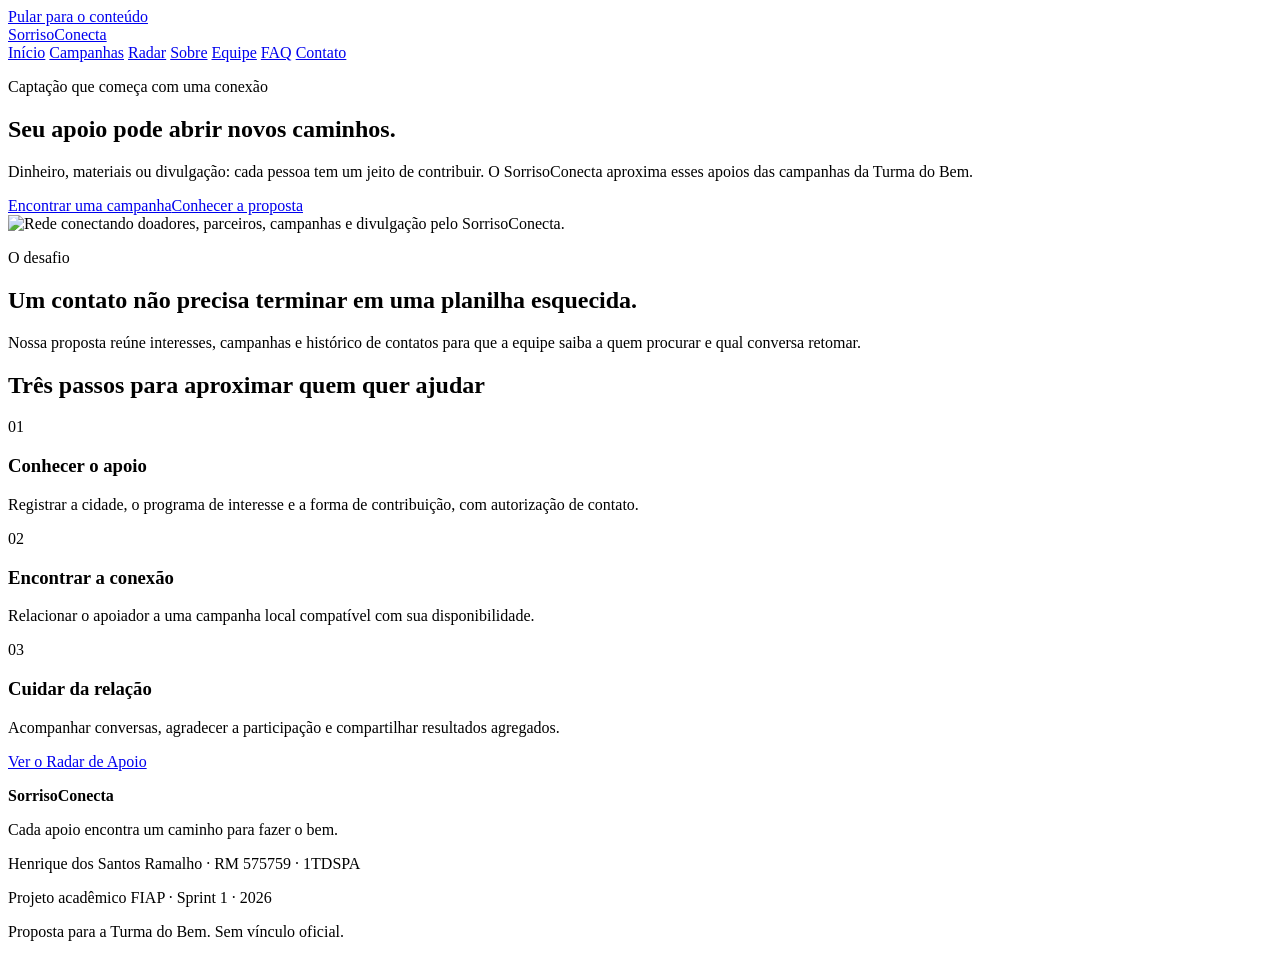
==== index.html @ 834f9c0e "feat: constrói página inicial com proposta e caminho de apoio" ====
<!DOCTYPE html>
<html lang="pt-BR">
<head>
    <meta charset="UTF-8">
    <meta name="viewport" content="width=device-width, initial-scale=1.0">
    <meta name="description" content="SorrisoConecta: protótipo acadêmico de captação e relacionamento para a Turma do Bem.">
    <title>Início | SorrisoConecta</title>
    <link rel="icon" href="imagens/simbolo.svg" type="image/svg+xml">
    <link rel="stylesheet" href="css/style.css">
</head>
<body>
    <a class="pular" href="#conteudo">Pular para o conteúdo</a>
    <!-- O cabeçalho mantém a mesma navegação em todas as páginas. -->
    <header>
        <div class="container cabecalho">
            <a class="marca" href="index.html"><img src="imagens/simbolo.svg" alt="">SorrisoConecta</a>
            <nav aria-label="Menu principal">
                <a href="index.html">Início</a>
                <a href="campanhas.html">Campanhas</a>
                <a href="radar.html">Radar</a>
                <a href="sobre.html">Sobre</a>
                <a href="integrantes.html">Equipe</a>
                <a href="faq.html">FAQ</a>
                <a href="contato.html">Contato</a>
            </nav>
        </div>
    </header>
    <main id="conteudo">
        <section class="container hero">
            <div>
                <p class="eyebrow">Captação que começa com uma conexão</p>
                <h1>Seu apoio pode abrir novos caminhos.</h1>
                <p class="lead">Dinheiro, materiais ou divulgação: cada pessoa tem um jeito de contribuir. O SorrisoConecta aproxima esses apoios das campanhas da Turma do Bem.</p>
                <div class="acoes"><a class="botao" href="campanhas.html">Encontrar uma campanha</a><a class="botao botao-claro" href="sobre.html">Conhecer a proposta</a></div>
            </div>
            <div class="hero-imagem"><img src="imagens/rede-apoio.svg" alt="Rede conectando doadores, parceiros, campanhas e divulgação pelo SorrisoConecta."></div>
        </section>
        <section class="faixa">
            <div class="container"><p class="eyebrow">O desafio</p><h2>Um contato não precisa terminar em uma planilha esquecida.</h2><p class="lead">Nossa proposta reúne interesses, campanhas e histórico de contatos para que a equipe saiba a quem procurar e qual conversa retomar.</p></div>
        </section>
        <section class="container">
            <h2>Três passos para aproximar quem quer ajudar</h2>
            <div class="grid-tres">
                <article class="card"><span class="numero">01</span><h3>Conhecer o apoio</h3><p>Registrar a cidade, o programa de interesse e a forma de contribuição, com autorização de contato.</p></article>
                <article class="card"><span class="numero">02</span><h3>Encontrar a conexão</h3><p>Relacionar o apoiador a uma campanha local compatível com sua disponibilidade.</p></article>
                <article class="card"><span class="numero">03</span><h3>Cuidar da relação</h3><p>Acompanhar conversas, agradecer a participação e compartilhar resultados agregados.</p></article>
            </div>
            <div class="acoes"><a class="botao botao-claro" href="radar.html">Ver o Radar de Apoio</a></div>
        </section>
    </main>
    <footer>
        <div class="container rodape">
            <div><p><strong>SorrisoConecta</strong></p><p>Cada apoio encontra um caminho para fazer o bem.</p></div>
            <div><p>Henrique dos Santos Ramalho · RM 575759 · 1TDSPA</p><p>Projeto acadêmico FIAP · Sprint 1 · 2026</p><p>Proposta para a Turma do Bem. Sem vínculo oficial.</p></div>
        </div>
    </footer>
</body>
</html>
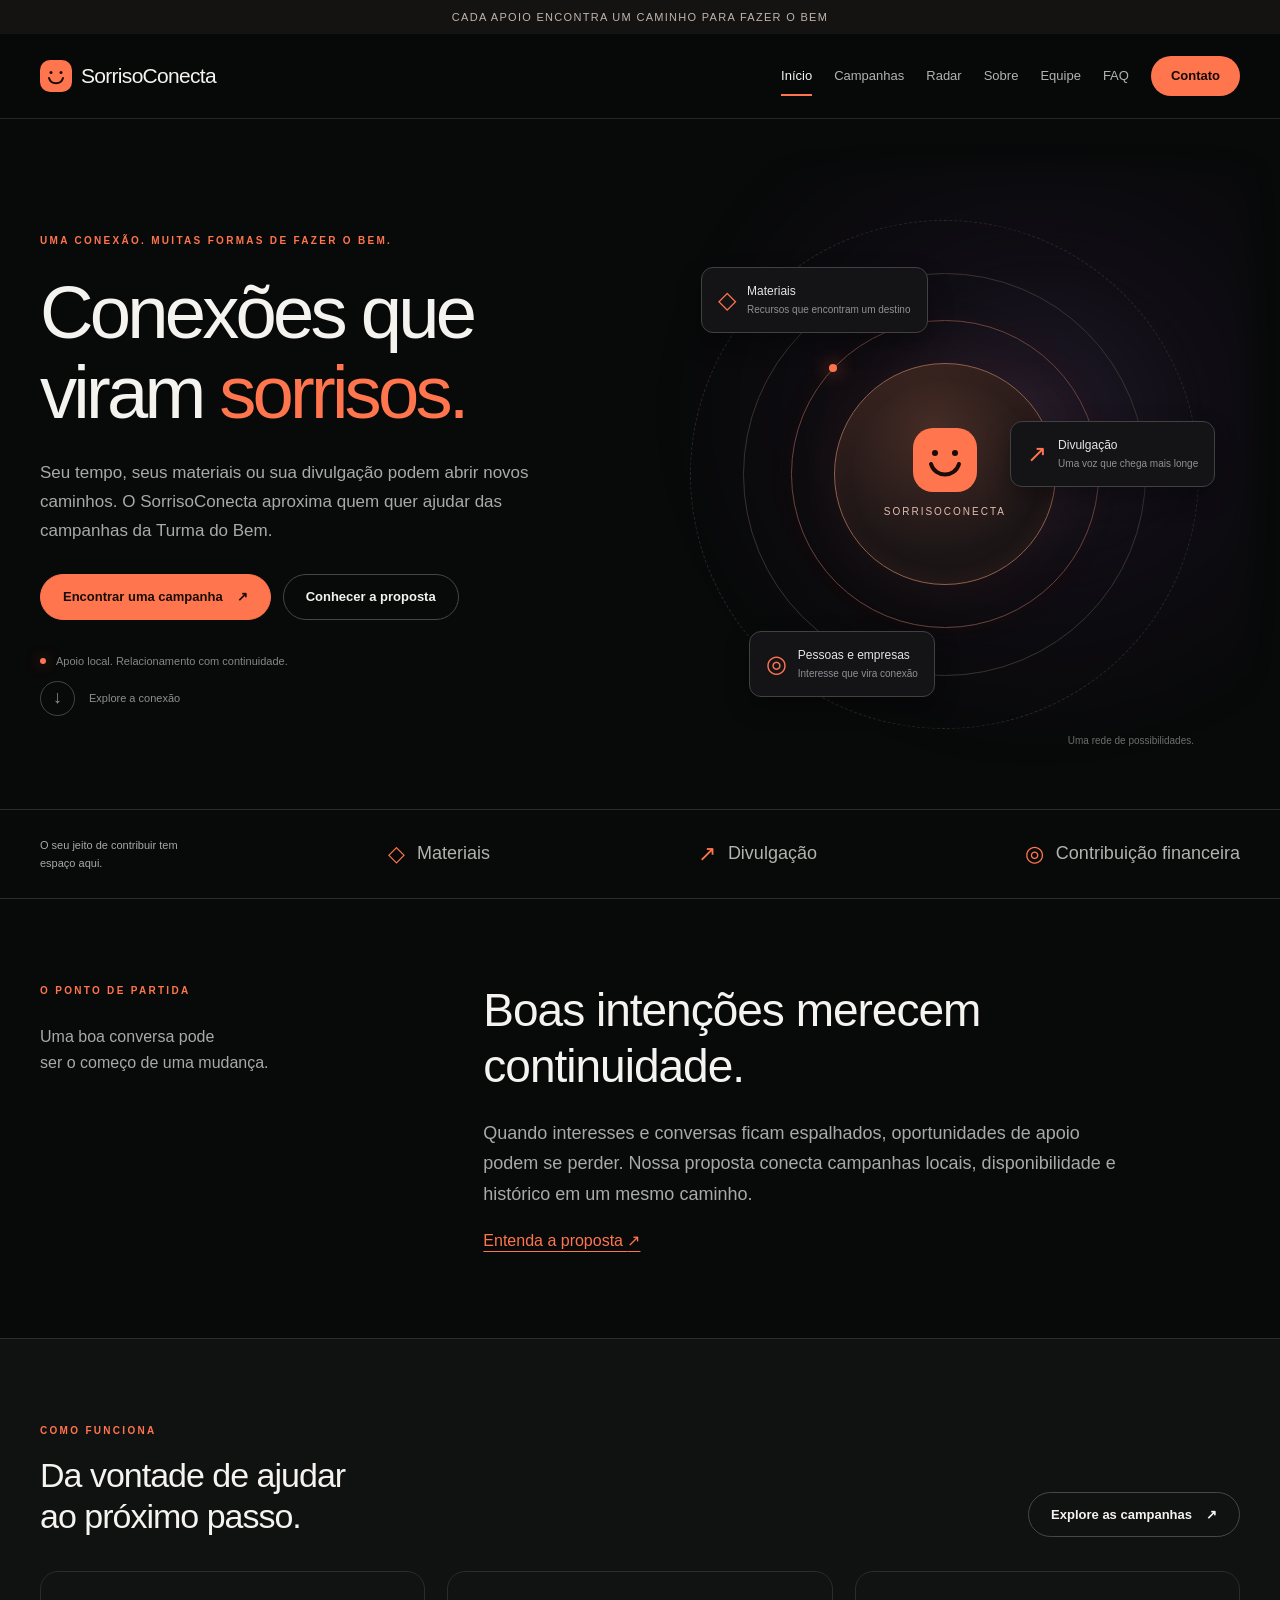
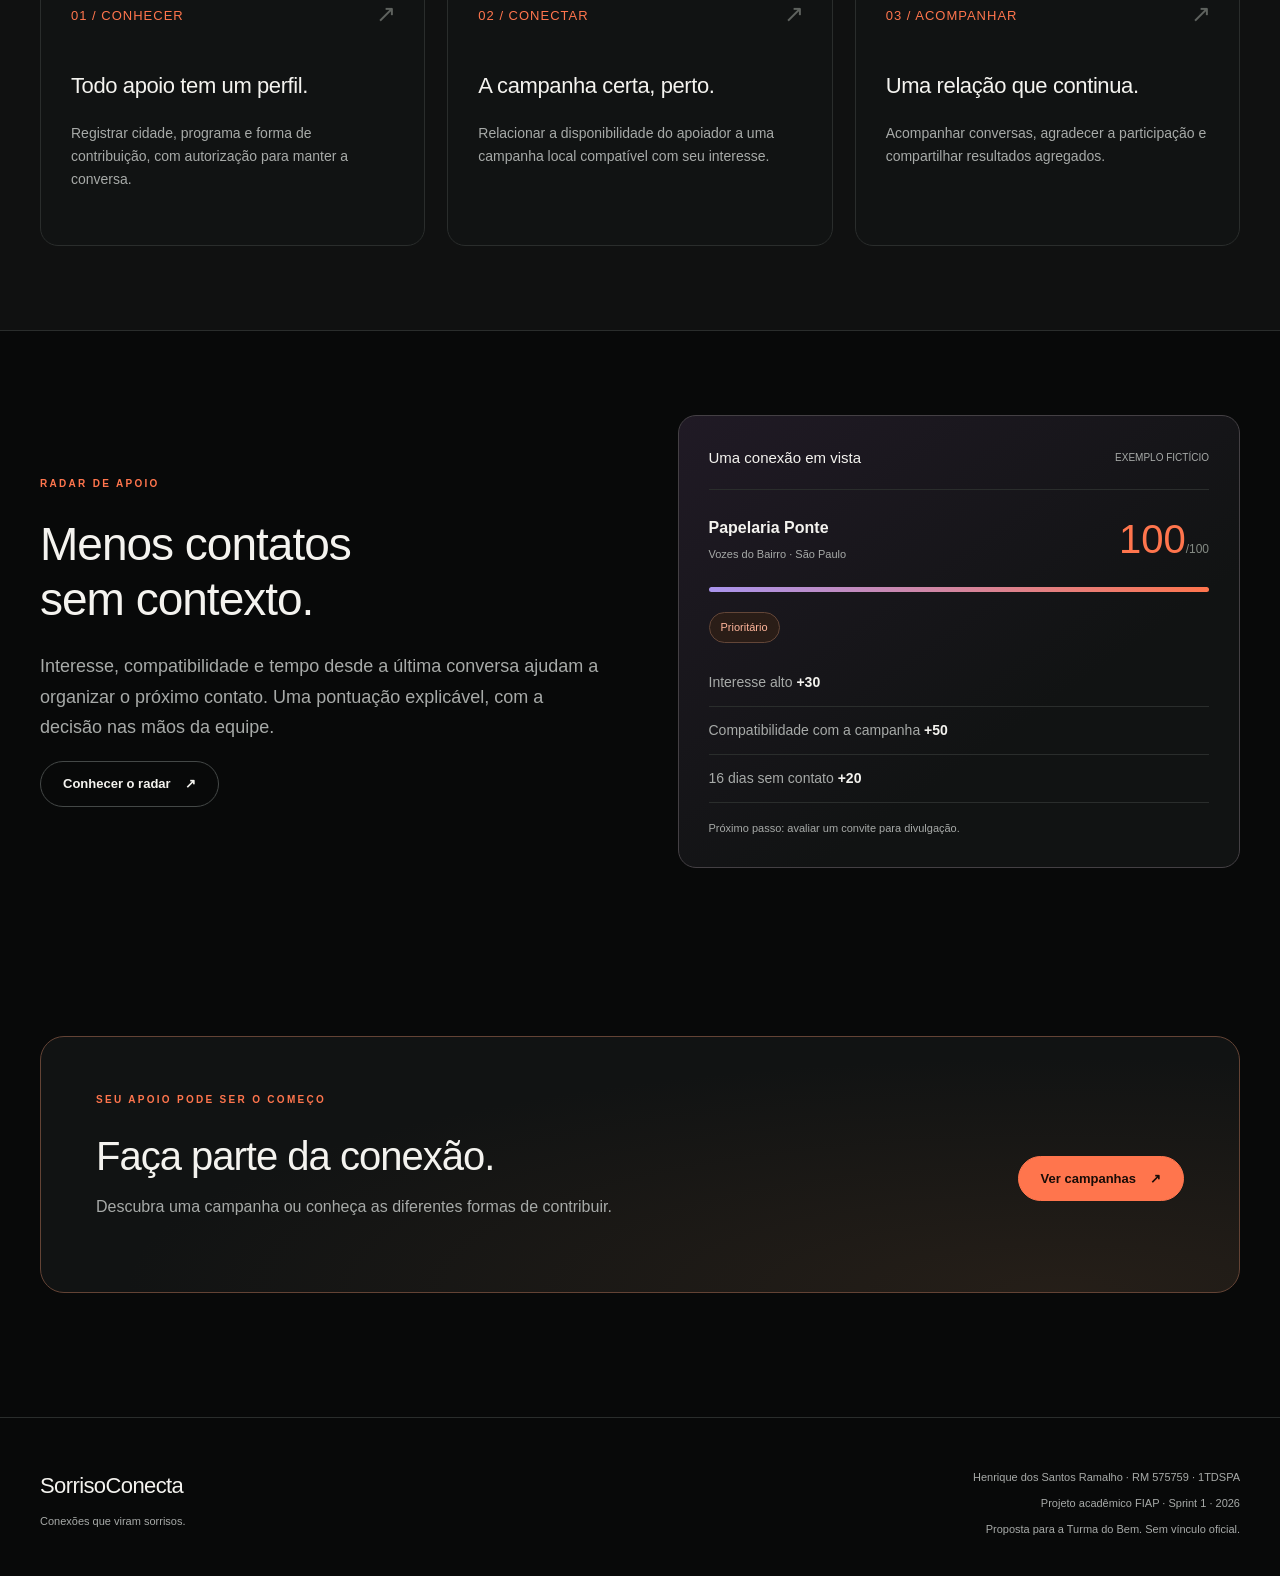
==== commit 91c93950: "Redesenha visual do SorrisoConecta" ====
--- a/index.html
+++ b/index.html
@@ -11,47 +11,154 @@
 <body>
     <a class="pular" href="#conteudo">Pular para o conteúdo</a>
     <!-- O cabeçalho mantém a mesma navegação em todas as páginas. -->
-    <header>
+    <div class="anuncio">CADA APOIO ENCONTRA UM CAMINHO PARA FAZER O BEM</div>
+<header>
         <div class="container cabecalho">
             <a class="marca" href="index.html"><img src="imagens/simbolo.svg" alt="">SorrisoConecta</a>
             <nav aria-label="Menu principal">
-                <a href="index.html">Início</a>
+                <a href="index.html" aria-current="page">Início</a>
                 <a href="campanhas.html">Campanhas</a>
                 <a href="radar.html">Radar</a>
                 <a href="sobre.html">Sobre</a>
                 <a href="integrantes.html">Equipe</a>
                 <a href="faq.html">FAQ</a>
-                <a href="contato.html">Contato</a>
+                <a href="contato.html" class="nav-contato">Contato</a>
             </nav>
         </div>
     </header>
     <main id="conteudo">
-        <section class="container hero">
-            <div>
-                <p class="eyebrow">Captação que começa com uma conexão</p>
-                <h1>Seu apoio pode abrir novos caminhos.</h1>
-                <p class="lead">Dinheiro, materiais ou divulgação: cada pessoa tem um jeito de contribuir. O SorrisoConecta aproxima esses apoios das campanhas da Turma do Bem.</p>
-                <div class="acoes"><a class="botao" href="campanhas.html">Encontrar uma campanha</a><a class="botao botao-claro" href="sobre.html">Conhecer a proposta</a></div>
-            </div>
-            <div class="hero-imagem"><img src="imagens/rede-apoio.svg" alt="Rede conectando doadores, parceiros, campanhas e divulgação pelo SorrisoConecta."></div>
-        </section>
-        <section class="faixa">
-            <div class="container"><p class="eyebrow">O desafio</p><h2>Um contato não precisa terminar em uma planilha esquecida.</h2><p class="lead">Nossa proposta reúne interesses, campanhas e histórico de contatos para que a equipe saiba a quem procurar e qual conversa retomar.</p></div>
-        </section>
-        <section class="container">
-            <h2>Três passos para aproximar quem quer ajudar</h2>
-            <div class="grid-tres">
-                <article class="card"><span class="numero">01</span><h3>Conhecer o apoio</h3><p>Registrar a cidade, o programa de interesse e a forma de contribuição, com autorização de contato.</p></article>
-                <article class="card"><span class="numero">02</span><h3>Encontrar a conexão</h3><p>Relacionar o apoiador a uma campanha local compatível com sua disponibilidade.</p></article>
-                <article class="card"><span class="numero">03</span><h3>Cuidar da relação</h3><p>Acompanhar conversas, agradecer a participação e compartilhar resultados agregados.</p></article>
-            </div>
-            <div class="acoes"><a class="botao botao-claro" href="radar.html">Ver o Radar de Apoio</a></div>
-        </section>
-    </main>
+<section class="container hero">
+    <div>
+        <p class="eyebrow">Uma conexão. Muitas formas de fazer o bem.</p>
+        <h1>Conexões que<br>viram <span>sorrisos.</span>
+</h1>
+        <p class="lead">Seu tempo, seus materiais ou sua divulgação podem abrir novos caminhos. O SorrisoConecta aproxima quem quer ajudar das campanhas da Turma do Bem.</p>
+        <div class="acoes">
+            <a class="botao" href="campanhas.html">Encontrar uma campanha <span aria-hidden="true">↗</span></a>
+            <a class="botao botao-claro" href="sobre.html">Conhecer a proposta</a>
+        </div>
+        <p class="hero-nota"><span class="ponto" aria-hidden="true"></span>Apoio local. Relacionamento com continuidade.</p>
+        <a class="rolar" href="#proposta"><span aria-hidden="true">↓</span>Explore a conexão</a>
+    </div>
+    <div class="orbita" role="img" aria-label="SorrisoConecta no centro de uma rede de pessoas, materiais e divulgação.">
+        <div class="anel anel-externo" aria-hidden="true"></div>
+        <div class="anel" aria-hidden="true"></div>
+        <div class="anel anel-medio" aria-hidden="true"></div>
+        <div class="nucleo" aria-hidden="true">
+<img src="imagens/simbolo.svg" alt=""><span>SorrisoConecta</span>
+</div>
+        <div class="orbita-no no-materiais" aria-hidden="true">
+<span>◇</span><div>
+<b>Materiais</b><small>Recursos que encontram um destino</small>
+</div>
+</div>
+        <div class="orbita-no no-divulgacao" aria-hidden="true">
+<span>↗</span><div>
+<b>Divulgação</b><small>Uma voz que chega mais longe</small>
+</div>
+</div>
+        <div class="orbita-no no-pessoas" aria-hidden="true">
+<span>◎</span><div>
+<b>Pessoas e empresas</b><small>Interesse que vira conexão</small>
+</div>
+</div>
+        <span class="orbita-legenda" aria-hidden="true">Uma rede de possibilidades.</span>
+    </div>
+</section>
+<section class="faixa-apoios" aria-label="Formas de apoio">
+    <div class="container formas">
+        <p>O seu jeito de contribuir tem espaço aqui.</p>
+        <div class="forma">
+<span aria-hidden="true">◇</span>Materiais</div>
+        <div class="forma">
+<span aria-hidden="true">↗</span>Divulgação</div>
+        <div class="forma">
+<span aria-hidden="true">◎</span>Contribuição financeira</div>
+    </div>
+</section>
+<section class="container editorial" id="proposta">
+    <div>
+<p class="eyebrow">O ponto de partida</p>
+<p>Uma boa conversa pode<br>ser o começo de uma mudança.</p>
+</div>
+    <div>
+<h2>Boas intenções merecem continuidade.</h2>
+<p class="lead">Quando interesses e conversas ficam espalhados, oportunidades de apoio podem se perder. Nossa proposta conecta campanhas locais, disponibilidade e histórico em um mesmo caminho.</p>
+<a href="sobre.html">Entenda a proposta <span aria-hidden="true">↗</span></a>
+</div>
+</section>
+<section class="faixa">
+    <div class="container">
+        <div class="secao-cabecalho">
+<div>
+<p class="eyebrow">Como funciona</p>
+<h2>Da vontade de ajudar<br>ao próximo passo.</h2>
+</div>
+<a class="botao botao-claro" href="campanhas.html">Explore as campanhas <span aria-hidden="true">↗</span></a>
+</div>
+        <div class="grid-tres">
+            <article class="card passo"><span class="numero">01 / CONHECER</span><h3>Todo apoio tem um perfil.</h3>
+<p>Registrar cidade, programa e forma de contribuição, com autorização para manter a conversa.</p></article>
+            <article class="card passo"><span class="numero">02 / CONECTAR</span><h3>A campanha certa, perto.</h3>
+<p>Relacionar a disponibilidade do apoiador a uma campanha local compatível com seu interesse.</p></article>
+            <article class="card passo"><span class="numero">03 / ACOMPANHAR</span><h3>Uma relação que continua.</h3>
+<p>Acompanhar conversas, agradecer a participação e compartilhar resultados agregados.</p></article>
+        </div>
+    </div>
+</section>
+<section class="container radar-preview">
+    <div>
+<p class="eyebrow">Radar de Apoio</p>
+<h2>Menos contatos<br>sem contexto.</h2>
+<p class="lead">Interesse, compatibilidade e tempo desde a última conversa ajudam a organizar o próximo contato. Uma pontuação explicável, com a decisão nas mãos da equipe.</p>
+<a class="botao botao-claro" href="radar.html">Conhecer o radar <span aria-hidden="true">↗</span></a>
+</div>
+    <div class="amostra-radar">
+        <div class="amostra-topo">
+<strong>Uma conexão em vista</strong><small>EXEMPLO FICTÍCIO</small>
+</div>
+        <div class="amostra-linha">
+<div>
+<strong>Papelaria Ponte</strong><p>Vozes do Bairro · São Paulo</p>
+</div>
+<div class="amostra-score">100<small>/100</small>
+</div>
+</div>
+        <div class="barra-score" aria-hidden="true"></div>
+        <span class="etiqueta">Prioritário</span>
+        <ul class="lista-limpa">
+<li>Interesse alto <strong>+30</strong>
+</li>
+<li>Compatibilidade com a campanha <strong>+50</strong>
+</li>
+<li>16 dias sem contato <strong>+20</strong>
+</li>
+</ul>
+        <p>Próximo passo: avaliar um convite para divulgação.</p>
+    </div>
+</section>
+<section class="container">
+    <div class="chamada">
+<div>
+<p class="eyebrow">Seu apoio pode ser o começo</p>
+<h2>Faça parte da conexão.</h2>
+<p>Descubra uma campanha ou conheça as diferentes formas de contribuir.</p>
+</div>
+<div class="acoes"><a class="botao" href="campanhas.html">Ver campanhas <span aria-hidden="true">↗</span></a></div>
+</div>
+</section>
+</main>
     <footer>
         <div class="container rodape">
-            <div><p><strong>SorrisoConecta</strong></p><p>Cada apoio encontra um caminho para fazer o bem.</p></div>
-            <div><p>Henrique dos Santos Ramalho · RM 575759 · 1TDSPA</p><p>Projeto acadêmico FIAP · Sprint 1 · 2026</p><p>Proposta para a Turma do Bem. Sem vínculo oficial.</p></div>
+            <div>
+<p><strong>SorrisoConecta</strong></p>
+<p>Conexões que viram sorrisos.</p>
+</div>
+            <div>
+<p>Henrique dos Santos Ramalho · RM 575759 · 1TDSPA</p>
+<p>Projeto acadêmico FIAP · Sprint 1 · 2026</p>
+<p>Proposta para a Turma do Bem. Sem vínculo oficial.</p>
+</div>
         </div>
     </footer>
 </body>
--- a/css/style.css
+++ b/css/style.css
@@ -0,0 +1,221 @@
+/* Identidade: fundo escuro, luz suave e acento coral. */
+:root {
+    --fundo: #080909;
+    --painel: #111313;
+    --texto: #f4f3ef;
+    --secundario: #a7aaa8;
+    --linha: #2a2d2c;
+    --coral: #ff754d;
+    --roxo: #a994ed;
+}
+* { box-sizing: border-box; }
+html { scroll-behavior: smooth; scroll-padding-top: 100px; }
+body { margin: 0; background: var(--fundo); color: var(--texto); font: 16px/1.65 Arial, sans-serif; }
+a { color: var(--coral); text-underline-offset: 5px; }
+img { display: block; max-width: 100%; }
+h1, h2, h3, p { margin-top: 0; }
+h1, h2, h3 { font-weight: 500; }
+h1 { font-size: clamp(42px, 4.8vw, 68px); line-height: 1.08; letter-spacing: -2.6px; margin-bottom: 26px; }
+h2 { font-size: 34px; line-height: 1.2; letter-spacing: -1px; margin-bottom: 24px; }
+h3 { font-size: 22px; line-height: 1.3; letter-spacing: -.4px; }
+p { color: var(--secundario); }
+strong { color: var(--texto); }
+.container { width: calc(100% - 80px); max-width: 1200px; margin: 0 auto; }
+.anuncio { text-align: center; padding: 8px 20px; background: #151311; color: #c0b4ad; font-size: 11px; letter-spacing: 1.3px; }
+header { position: sticky; top: 0; z-index: 10; background: rgba(8, 9, 9, .94); border-bottom: 1px solid #242626; backdrop-filter: blur(16px); }
+.cabecalho { min-height: 84px; display: flex; align-items: center; justify-content: space-between; gap: 24px; }
+.marca { display: inline-flex; align-items: center; gap: 9px; color: var(--texto); text-decoration: none; font-size: 21px; letter-spacing: -.7px; white-space: nowrap; }
+.marca img { width: 32px; height: 32px; }
+nav { display: flex; align-items: center; gap: 22px; }
+nav a { position: relative; color: #b0b4b1; text-decoration: none; font-size: 13px; padding: 10px 0; transition: color .2s ease; }
+nav a:hover, nav a[aria-current="page"] { color: var(--texto); }
+nav a[aria-current="page"]::after { content: ""; position: absolute; left: 0; right: 0; bottom: 1px; height: 2px; background: var(--coral); }
+nav .nav-contato { color: #160b07; background: var(--coral); border-radius: 24px; padding: 9px 20px; font-weight: bold; }
+nav .nav-contato:hover { background: #ff9477; color: #160b07; }
+nav .nav-contato[aria-current="page"]::after { display: none; }
+a:focus-visible, button:focus-visible, input:focus-visible, select:focus-visible, textarea:focus-visible, summary:focus-visible { outline: 2px solid var(--coral); outline-offset: 5px; }
+.pular { position: fixed; left: -10000px; top: 12px; z-index: 20; }
+.pular:focus { left: 20px; background: var(--texto); color: #080909; padding: 12px; }
+main { min-height: 65vh; }
+section { padding: 84px 0; }
+main > section:first-child { animation: entrada .8s ease-out both; }
+.eyebrow { color: var(--coral); text-transform: uppercase; font-size: 10px; font-weight: bold; letter-spacing: 2.3px; margin-bottom: 24px; }
+.lead { font-size: 18px; line-height: 1.7; max-width: 660px; }
+.secao-titulo { max-width: 850px; margin-bottom: 40px; }
+.secao-titulo h1 { max-width: 850px; }
+.acoes { display: flex; gap: 12px; flex-wrap: wrap; margin-top: 28px; }
+.botao { display: inline-flex; align-items: center; justify-content: center; gap: 14px; border: 1px solid var(--coral); border-radius: 28px; background: var(--coral); color: #190c07; padding: 12px 22px; font: bold 13px/1.5 Arial, sans-serif; text-decoration: none; cursor: pointer; transition: transform .25s ease, background .25s ease, border-color .25s ease; }
+.botao:hover { transform: translateY(-3px); background: #ff9477; border-color: #ff9477; }
+.botao-claro { background: transparent; color: var(--texto); border-color: #444847; }
+.botao-claro:hover { background: #232625; border-color: #747a76; }
+/* A abertura representa a conexão entre formas de apoio. */
+.hero { position: relative; display: grid; grid-template-columns: 1.08fr 1fr; gap: 35px; align-items: center; min-height: 660px; padding: 90px 0 70px; }
+.hero h1 { font-size: clamp(56px, 5.8vw, 80px); letter-spacing: -3.8px; }
+.hero h1 span { color: var(--coral); }
+.hero .lead { max-width: 530px; font-size: 17px; }
+.hero-nota { display: flex; align-items: center; gap: 10px; color: #828985; font-size: 11px; margin-top: 32px; }
+.ponto { width: 6px; height: 6px; border-radius: 50%; background: var(--coral); box-shadow: 0 0 14px #ff754d80; }
+.orbita { position: relative; width: 100%; aspect-ratio: 1; max-width: 530px; display: grid; place-items: center; }
+.orbita::before { content: ""; position: absolute; inset: -8%; background: radial-gradient(ellipse at 65% 40%, #49355c60 0%, #261a3540 30%, transparent 66%); filter: blur(12px); pointer-events: none; }
+.anel { position: absolute; width: 76%; height: 76%; border: 1px solid #393330; border-radius: 50%; }
+.anel-externo { width: 96%; height: 96%; border: 1px dashed #27262c; animation: girar 70s linear infinite; }
+.anel-medio { width: 58%; height: 58%; border-color: #6b453d; box-shadow: 0 0 35px #ff754d08; }
+.anel-medio::after { content: ""; position: absolute; top: 14%; left: 12%; width: 8px; height: 8px; background: var(--coral); border-radius: 50%; box-shadow: 0 0 18px #ff754d; }
+.nucleo { position: relative; width: 42%; height: 42%; border: 1px solid #92604c; border-radius: 50%; background: radial-gradient(circle at 45% 30%, #472c25, #1b1516 65%); box-shadow: 0 0 70px #ff754d15, inset 0 0 25px #ff754d10; display: flex; align-items: center; justify-content: center; flex-direction: column; gap: 12px; }
+.nucleo img { width: 64px; height: 64px; }
+.nucleo span { font-size: 10px; letter-spacing: 2px; text-transform: uppercase; color: #e3bdb0; }
+.orbita-no { position: absolute; display: flex; align-items: center; gap: 11px; padding: 12px 16px; background: #141417; border: 1px solid #414044; border-radius: 12px; box-shadow: 0 10px 25px #0005; animation: flutuar 6s ease-in-out infinite; }
+.orbita-no b { display: block; color: #e6e4e5; font-size: 12px; font-weight: normal; }
+.orbita-no small { display: block; color: #8f9197; font-size: 10px; }
+.orbita-no > span { color: var(--coral); font-size: 24px; }
+.no-materiais { top: 11%; left: 4%; }
+.no-divulgacao { top: 40%; right: -1%; animation-delay: -2s; }
+.no-pessoas { bottom: 8%; left: 13%; animation-delay: -4s; }
+.orbita-legenda { position: absolute; right: 3%; bottom: -2%; color: #696f6c; font-size: 10px; }
+.rolar { display: inline-flex; gap: 14px; align-items: center; color: #8b918d; text-decoration: none; font-size: 11px; }
+.rolar span { display: grid; place-items: center; width: 35px; height: 35px; border: 1px solid #444644; border-radius: 50%; font-size: 18px; }
+.faixa-apoios { border-top: 1px solid var(--linha); border-bottom: 1px solid var(--linha); padding: 26px 0; }
+.formas { display: flex; justify-content: space-between; align-items: center; gap: 28px; }
+.formas > p { margin: 0; font-size: 11px; max-width: 140px; }
+.forma { color: #b1b3af; font-size: 18px; display: flex; align-items: center; gap: 12px; }
+.forma span { color: var(--coral); font-size: 22px; }
+.faixa { background: #101111; border-top: 1px solid var(--linha); border-bottom: 1px solid var(--linha); }
+.editorial { display: grid; grid-template-columns: 1fr 2fr; gap: 65px; }
+.editorial h2 { font-size: 46px; max-width: 760px; }
+.editorial .lead { max-width: 650px; }
+.secao-cabecalho { display: flex; justify-content: space-between; align-items: end; gap: 35px; margin-bottom: 34px; }
+.secao-cabecalho h2 { max-width: 640px; margin: 0; }
+.secao-cabecalho .eyebrow { margin-bottom: 16px; }
+.grid-tres { display: grid; grid-template-columns: repeat(3, 1fr); gap: 22px; }
+.grid-dois { display: grid; grid-template-columns: repeat(2, 1fr); gap: 28px; }
+.card { background: var(--painel); border: 1px solid var(--linha); border-radius: 18px; padding: 30px; transition: border-color .3s ease, transform .3s ease; }
+.card:hover { border-color: #57514b; }
+.card p { font-size: 14px; }
+.card p:last-child { margin-bottom: 0; }
+.numero { display: inline-block; color: var(--coral); font-size: 13px; letter-spacing: 1px; margin-bottom: 45px; }
+.passo { position: relative; min-height: 275px; }
+.passo::after { content: "↗"; position: absolute; right: 28px; top: 22px; font-size: 24px; color: #5e625e; }
+.passo:hover { transform: translateY(-5px); }
+.etiqueta { display: inline-block; border: 1px solid #634638; background: #2a1d17; color: #ffb59b; padding: 5px 11px; border-radius: 20px; font-size: 11px; }
+.aviso { background: #1b1814; border: 1px solid #4c3b2c; border-radius: 10px; color: #d0b99e; padding: 15px 20px; font-size: 13px; }
+.metas { border-top: 1px solid var(--linha); padding-top: 18px; margin-top: 24px; }
+.metas label { color: #bfc3be; font-size: 12px; font-weight: normal; }
+progress { width: 100%; height: 7px; border: 0; border-radius: 5px; overflow: hidden; background: #30312c; accent-color: var(--coral); }
+progress::-webkit-progress-bar { background: #30312c; border-radius: 5px; }
+progress::-webkit-progress-value { background: var(--coral); border-radius: 5px; }
+progress::-moz-progress-bar { background: var(--coral); }
+.campanha { display: flex; flex-direction: column; }
+.campanha h2 { font-size: 28px; margin-top: 24px; }
+.campanha .metas { margin-top: auto; }
+.campanha .acoes { margin-top: 22px; }
+.lista-limpa { list-style: none; padding: 0; }
+.lista-limpa li { padding: 12px 0; border-bottom: 1px solid var(--linha); color: var(--secundario); font-size: 14px; }
+.etapas { display: grid; grid-template-columns: repeat(4, 1fr); gap: 24px; margin-top: 40px; }
+.etapas article { border-top: 2px solid #554238; padding-top: 20px; }
+.etapas article:first-child { border-color: var(--coral); }
+.etapas p { font-size: 14px; }
+.chamada { display: grid; grid-template-columns: 1.5fr 1fr; align-items: center; gap: 60px; padding: 55px; border: 1px solid #634335; border-radius: 24px; background: radial-gradient(ellipse at 85% 100%, #44302065, transparent 65%), #111313; }
+.chamada h2 { font-size: 40px; margin-bottom: 14px; }
+.chamada .acoes { justify-content: end; }
+/* Radar: contraste e alinhamento mantêm a leitura dos dados. */
+.painel-topo { display: flex; justify-content: space-between; align-items: center; gap: 24px; }
+.indicadores { display: grid; grid-template-columns: repeat(3, 1fr); gap: 20px; margin: 36px 0; }
+.indicadores strong { display: block; font-size: 42px; font-weight: normal; letter-spacing: -1.5px; color: var(--coral); }
+.indicadores span { color: var(--secundario); font-size: 12px; }
+.tabela-area { overflow-x: auto; border: 1px solid var(--linha); border-radius: 14px; }
+.tabela { width: 100%; border-collapse: collapse; background: #111313; }
+.tabela caption { text-align: left; padding: 16px 20px; background: #191b1a; color: #929991; font-size: 12px; }
+.tabela th, .tabela td { text-align: left; padding: 22px 20px; border-bottom: 1px solid var(--linha); vertical-align: top; }
+.tabela th { background: #1b1e1b; color: #b7bdb4; font-size: 11px; font-weight: normal; text-transform: uppercase; letter-spacing: 1px; }
+.tabela td { font-size: 13px; color: var(--secundario); }
+.tabela tbody tr:last-child td { border-bottom: 0; }
+.pontuacao { font-size: 24px; color: var(--coral); }
+.tabela .etiqueta { margin-top: 7px; }
+.radar-preview { display: grid; grid-template-columns: 1fr 1fr; align-items: center; gap: 75px; }
+.radar-preview h2 { font-size: 46px; }
+.amostra-radar { padding: 30px; border: 1px solid #444044; border-radius: 18px; background: linear-gradient(145deg, #201a25, #111313 65%); }
+.amostra-topo, .amostra-linha { display: flex; justify-content: space-between; align-items: center; gap: 20px; }
+.amostra-topo { border-bottom: 1px solid var(--linha); padding-bottom: 18px; margin-bottom: 25px; }
+.amostra-topo strong { font-size: 15px; font-weight: normal; }
+.amostra-topo small { color: var(--secundario); font-size: 10px; }
+.amostra-linha { margin-bottom: 24px; }
+.amostra-linha p { margin: 4px 0 0; font-size: 11px; }
+.amostra-score { font-size: 40px; line-height: 1; color: var(--coral); }
+.amostra-score small { color: #858b84; font-size: 12px; }
+.barra-score { height: 5px; border-radius: 5px; background: linear-gradient(90deg, #a994ed, var(--coral)); margin-bottom: 20px; }
+.amostra-radar > p { font-size: 11px; margin-bottom: 0; }
+/* Componentes nativos: perguntas, perfil e contato. */
+details { background: #111313; border: 1px solid var(--linha); border-radius: 12px; margin-bottom: 14px; padding: 23px 26px; }
+details[open] { border-color: #665041; }
+summary { font-weight: normal; cursor: pointer; font-size: 17px; }
+summary::marker { color: var(--coral); }
+details p { margin: 20px 0 0; max-width: 880px; font-size: 14px; }
+.perfil { display: grid; grid-template-columns: 260px 1fr; gap: 45px; align-items: center; padding: 40px; }
+.foto-perfil { width: 260px; height: 300px; object-fit: cover; border-radius: 12px; border: 1px solid #535362; }
+.perfil h2 { font-size: 35px; }
+form { display: grid; gap: 20px; }
+label { display: block; font-size: 13px; font-weight: normal; margin-bottom: 8px; color: #d2d6cd; }
+input, select, textarea { width: 100%; padding: 13px 15px; border: 1px solid #3b413a; border-radius: 9px; font: 14px/1.5 Arial, sans-serif; background: #0c0f0c; color: var(--texto); color-scheme: dark; }
+input::placeholder, textarea::placeholder { color: #7f867c; }
+textarea { min-height: 130px; resize: vertical; }
+.checkbox { display: flex; align-items: flex-start; gap: 10px; }
+.checkbox input { width: auto; margin-top: 5px; accent-color: var(--coral); }
+.checkbox label { font-size: 12px; color: var(--secundario); }
+form button { justify-self: start; }
+aside li { color: var(--secundario); font-size: 14px; padding-bottom: 12px; }
+#retorno:target { border-color: var(--coral); }
+footer { border-top: 1px solid var(--linha); padding: 50px 0 30px; margin-top: 40px; }
+.rodape { display: flex; justify-content: space-between; gap: 40px; font-size: 11px; }
+.rodape strong { font-size: 22px; letter-spacing: -.6px; font-weight: normal; }
+.rodape p { margin-bottom: 8px; }
+.rodape > div:last-child { text-align: right; }
+@keyframes entrada { from { opacity: 0; transform: translateY(16px); } to { opacity: 1; transform: translateY(0); } }
+@keyframes flutuar { 0%, 100% { transform: translateY(0); } 50% { transform: translateY(-9px); } }
+@keyframes girar { to { transform: rotate(360deg); } }
+/* O desktop é a resolução exigida; estas adaptações evitam cortes em telas menores. */
+@media (max-width: 1150px) {
+    .container { width: calc(100% - 48px); }
+    nav { gap: 14px; }
+    .marca { font-size: 19px; }
+    .hero h1 { font-size: 62px; }
+    .hero { gap: 24px; min-height: 590px; }
+    .orbita-no { padding: 10px; }
+    .grid-tres { gap: 16px; }
+    .card { padding: 24px; }
+}
+@media (max-width: 900px) {
+    .cabecalho { flex-wrap: wrap; gap: 10px; padding: 16px 0; }
+    nav { flex-wrap: wrap; gap: 12px; }
+    .hero { grid-template-columns: 1fr; padding-top: 60px; }
+    .orbita { max-width: 430px; justify-self: center; }
+    .hero h1 { font-size: 62px; }
+    .grid-tres, .grid-dois, .editorial, .radar-preview, .chamada { grid-template-columns: 1fr; }
+    .etapas { grid-template-columns: repeat(2, 1fr); }
+    .formas { flex-wrap: wrap; }
+    .formas > p { max-width: none; width: 100%; }
+    .chamada .acoes { justify-content: start; }
+    .chamada { padding: 30px; gap: 10px; }
+    .perfil { grid-template-columns: 180px 1fr; gap: 25px; }
+    .foto-perfil { width: 180px; height: 230px; }
+    .tabela { min-width: 750px; }
+}
+@media (max-width: 560px) {
+    .container { width: calc(100% - 36px); }
+    section { padding: 52px 0; }
+    .hero h1 { font-size: 50px; letter-spacing: -2.8px; }
+    h1 { font-size: 40px; letter-spacing: -1.8px; }
+    .editorial h2, .radar-preview h2, .chamada h2 { font-size: 34px; }
+    .secao-cabecalho, .painel-topo { align-items: start; flex-direction: column; }
+    .indicadores { grid-template-columns: 1fr; }
+    .perfil { grid-template-columns: 1fr; }
+    .foto-perfil { width: 100%; height: auto; max-width: 260px; }
+    .perfil h2 { font-size: 28px; }
+    .rodape { flex-direction: column; gap: 24px; }
+    .rodape > div:last-child { text-align: left; }
+    .orbita-no small { font-size: 9px; }
+    .orbita-no b { font-size: 11px; }
+}
+@media (prefers-reduced-motion: reduce) {
+    html { scroll-behavior: auto; }
+    *, *::before, *::after { animation: none !important; transition: none !important; }
+}
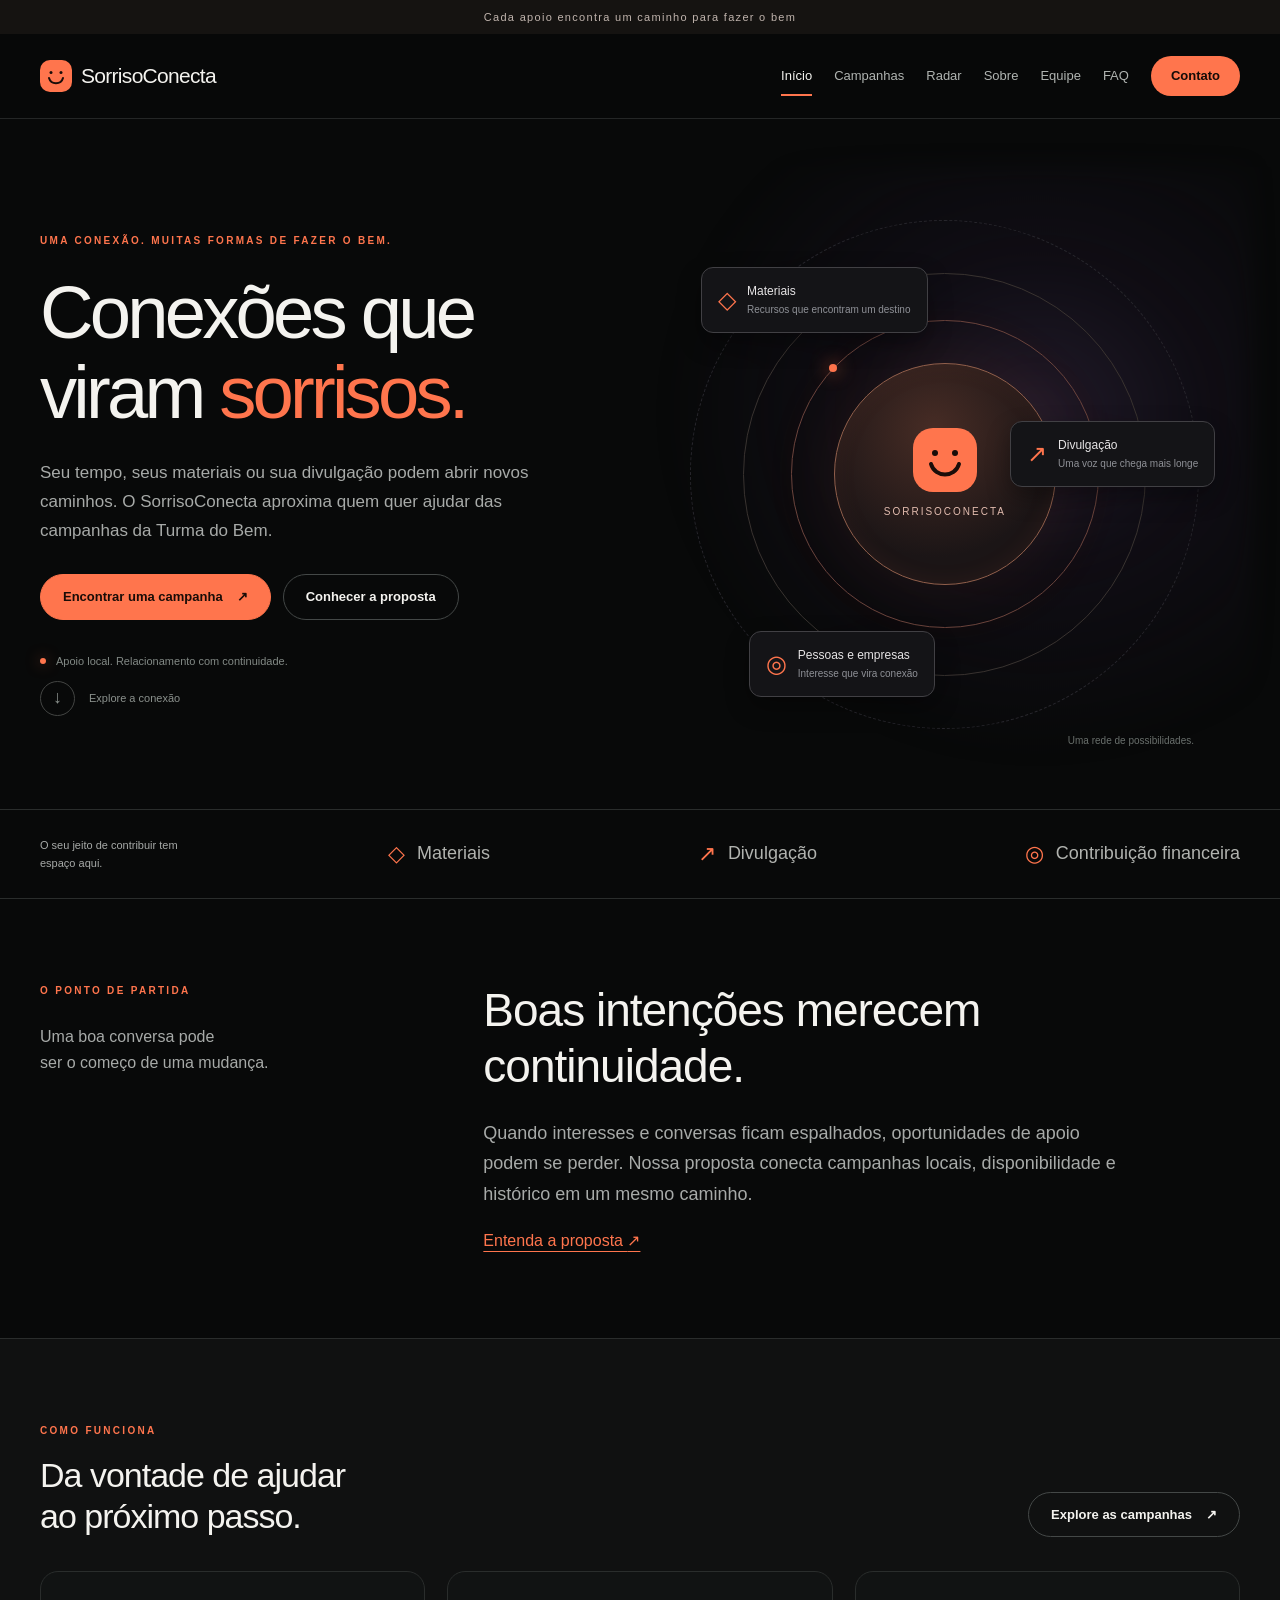
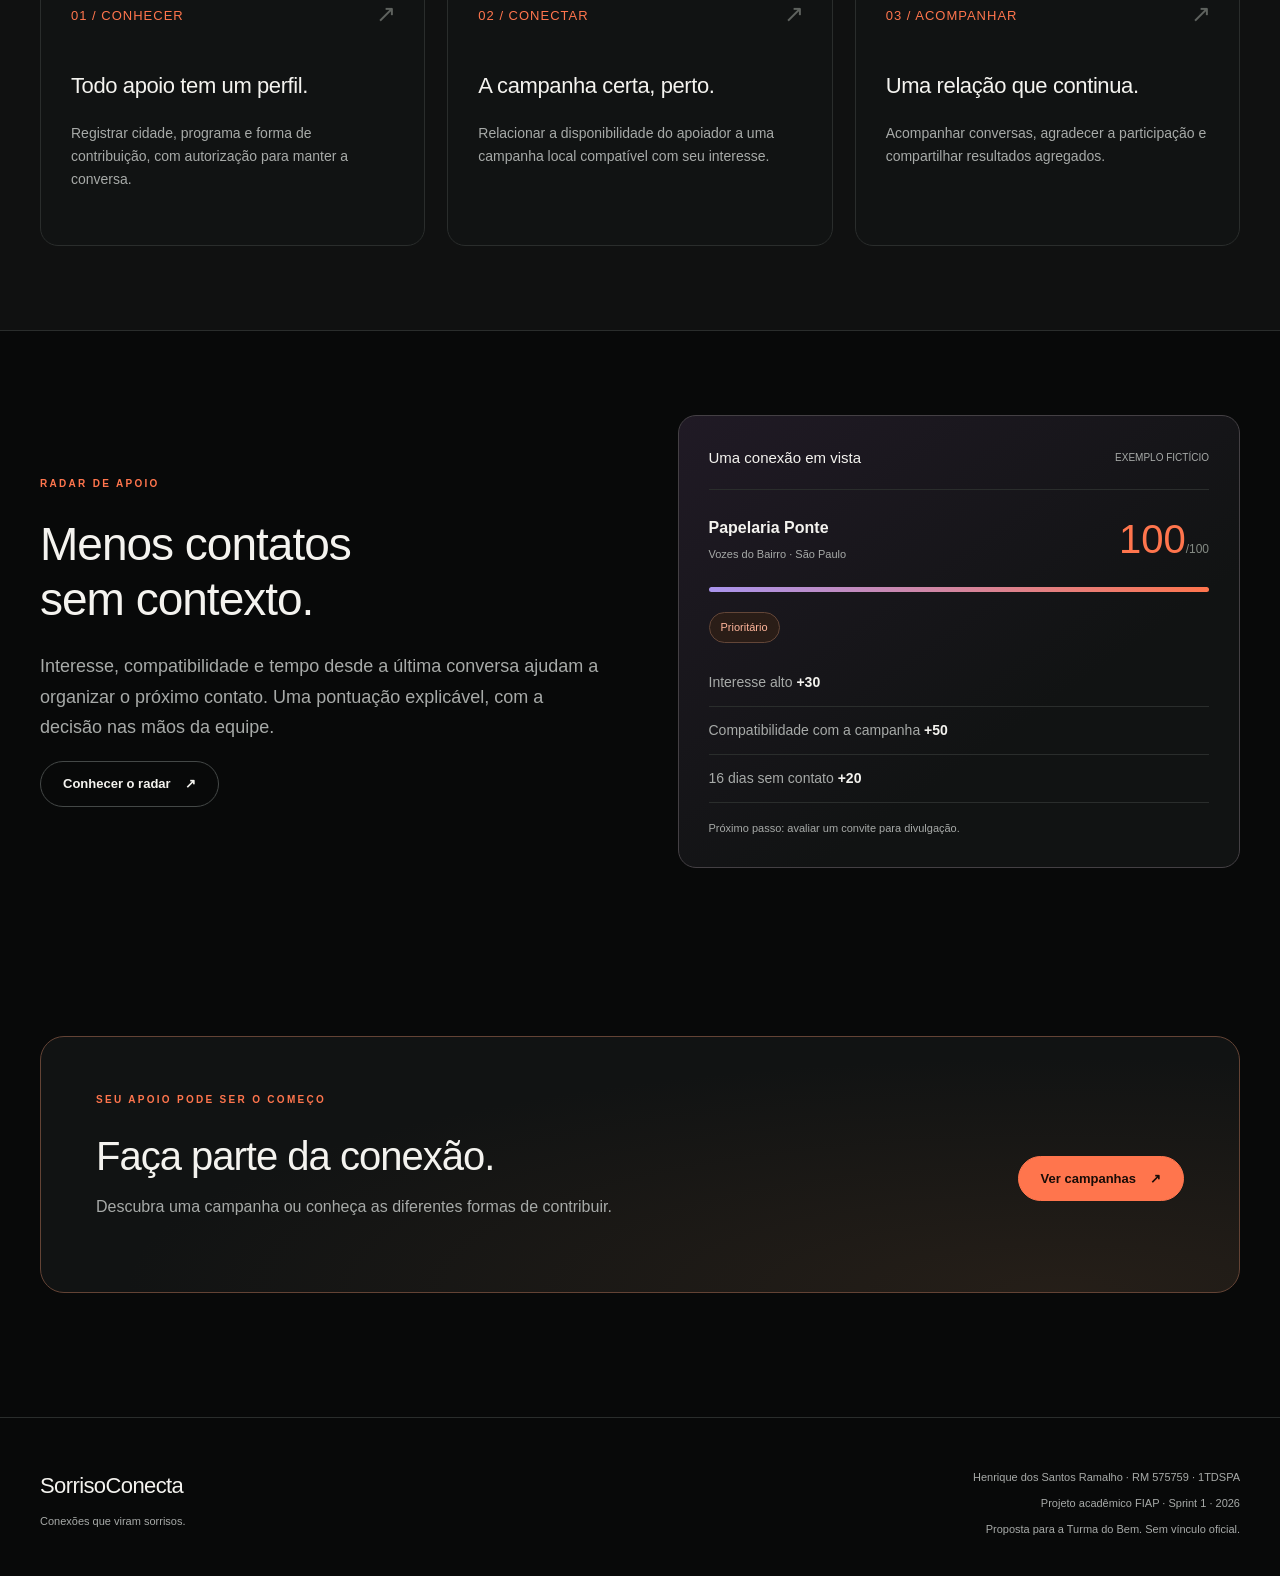
==== commit bbed8726: "Finaliza Front-end da Sprint 1 do SorrisoConecta 3." ====
--- a/index.html
+++ b/index.html
@@ -11,11 +11,11 @@
 <body>
     <a class="pular" href="#conteudo">Pular para o conteúdo</a>
     <!-- O cabeçalho mantém a mesma navegação em todas as páginas. -->
-    <div class="anuncio">CADA APOIO ENCONTRA UM CAMINHO PARA FAZER O BEM</div>
+    <div class="anuncio">Cada apoio encontra um caminho para fazer o bem</div>
 <header>
         <div class="container cabecalho">
             <a class="marca" href="index.html"><img src="imagens/simbolo.svg" alt="">SorrisoConecta</a>
-            <nav aria-label="Menu principal">
+            <nav id="menu-principal" aria-label="Menu principal">
                 <a href="index.html" aria-current="page">Início</a>
                 <a href="campanhas.html">Campanhas</a>
                 <a href="radar.html">Radar</a>
--- a/css/style.css
+++ b/css/style.css
@@ -219,3 +219,47 @@
     html { scroll-behavior: auto; }
     *, *::before, *::after { animation: none !important; transition: none !important; }
 }
+
+/* Sprint 2: navegação, mensagens de formulário e radar responsivo. */
+[hidden] { display: none !important; }
+.menu-botao { display: none; }
+.filtros { display: flex; align-items: end; flex-wrap: wrap; gap: 20px; margin: 24px 0; }
+.filtros > div { flex: 1; min-width: 180px; }
+.filtros select { max-width: 340px; }
+.erro-campo { display: block; color: #ffb6a5; font-size: 13px; margin: 5px 0 0; }
+[aria-invalid="true"] { border: 2px solid #ff9477; }
+.tabela button { font-size: 12px; padding: 9px 13px; }
+.tabela td { overflow-wrap: anywhere; }
+.sucesso { border-color: #88bc9d; color: #b7e0c7; }
+@media (max-width: 991px) {
+ .cabecalho { flex-wrap: wrap; }
+ .menu-botao { display: inline-flex; align-items: center; gap: 14px; padding: 10px 14px; border: 1px solid #747a76; border-radius: 8px; background: var(--painel); color: var(--texto); font: inherit; cursor: pointer; }
+ html.js #menu-principal { display: none; width: 100%; }
+ html.js #menu-principal.aberto { display: flex; }
+ #menu-principal { flex-wrap: wrap; gap: 8px 20px; padding-bottom: 10px; }
+ #menu-principal a { padding: 12px 8px; }
+ .tabela { min-width: 0; }
+ .tabela-area { overflow: visible; }
+ .tabela thead { position: absolute; width: 1px; height: 1px; overflow: hidden; clip-path: inset(50%); }
+ .tabela, .tabela tbody, .tabela tr, .tabela td { display: block; width: 100%; }
+ .tabela tr { padding: 12px; border-bottom: 2px solid var(--linha); }
+ .tabela td { border: 0; padding: 9px; }
+ .tabela td::before { content: attr(data-label); display: block; color: #b7bdb4; font-size: 11px; text-transform: uppercase; margin-bottom: 4px; }
+}
+@media (max-width: 560px) {
+ .hero h1 { font-size: clamp(40px, 11vw, 50px); }
+ .orbita { margin: 18px 0; overflow: clip; overflow-clip-margin: 12px; }
+ .orbita-no { max-width: 90%; }
+ .orbita-no small { max-width: 140px; }
+ .nucleo span { font-size: 8px; letter-spacing: .5px; }
+ .orbita-legenda { right: 6%; }
+ .etapas { grid-template-columns: 1fr; }
+ .amostra-topo { flex-wrap: wrap; }
+ .forma { font-size: 16px; }
+ .filtros { align-items: stretch; flex-direction: column; }
+ .filtros select { max-width: none; }
+}
+
+/* Nesta entrega a navegação permanece visível, sem JavaScript. */
+.menu-botao { display:none !important; }
+#menu-principal { display:flex !important; }
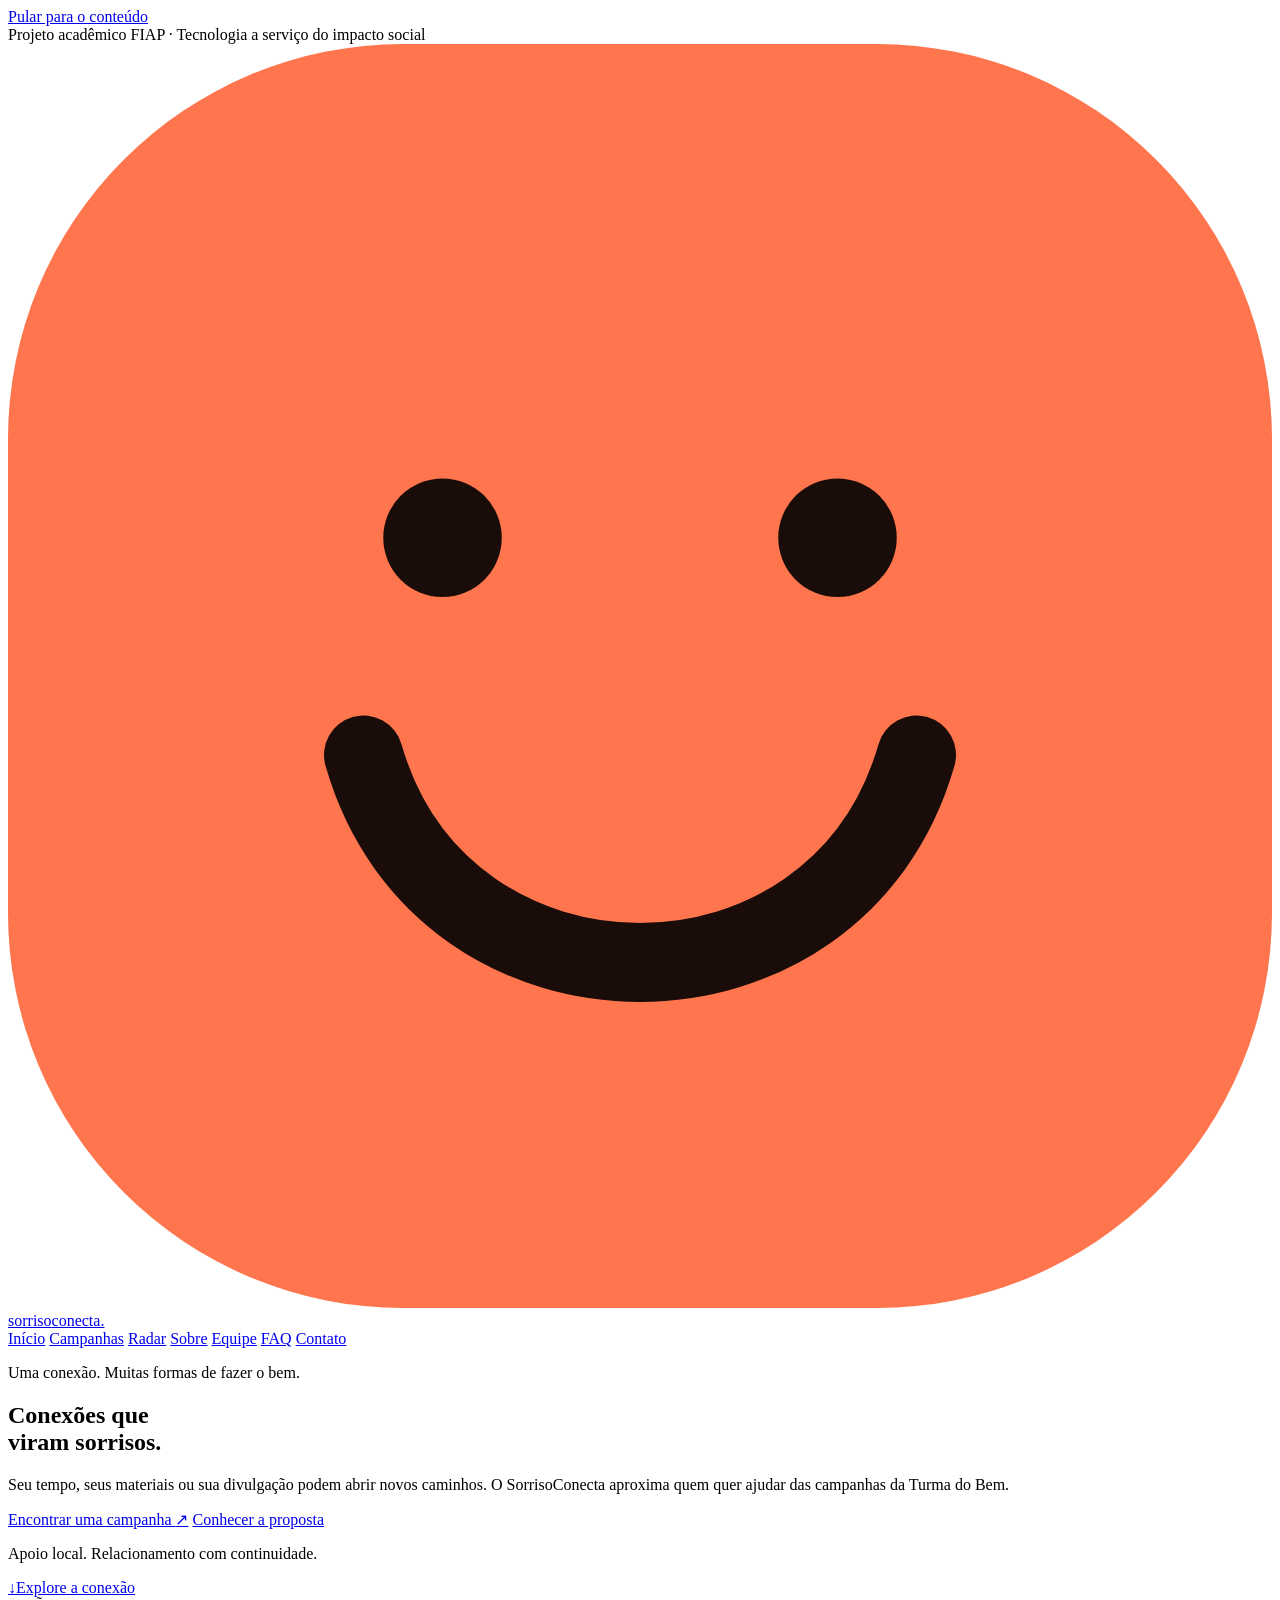
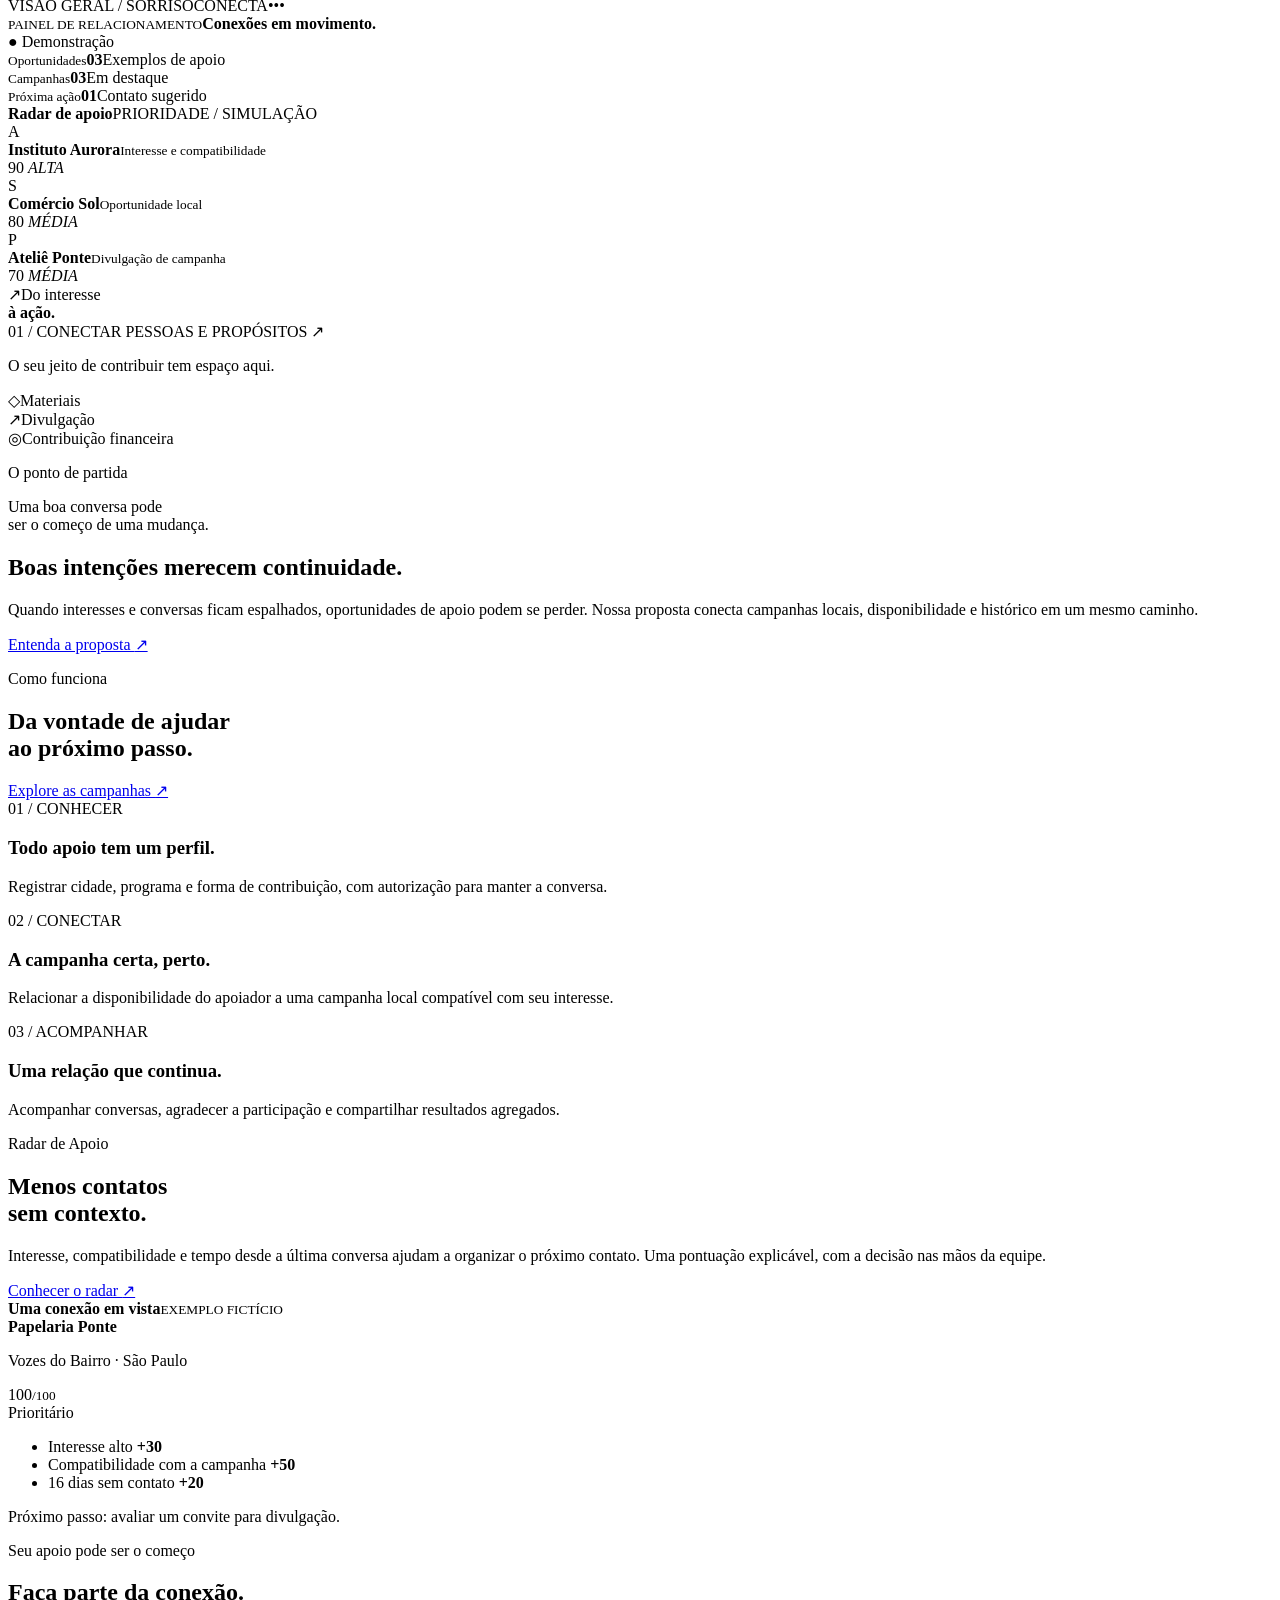
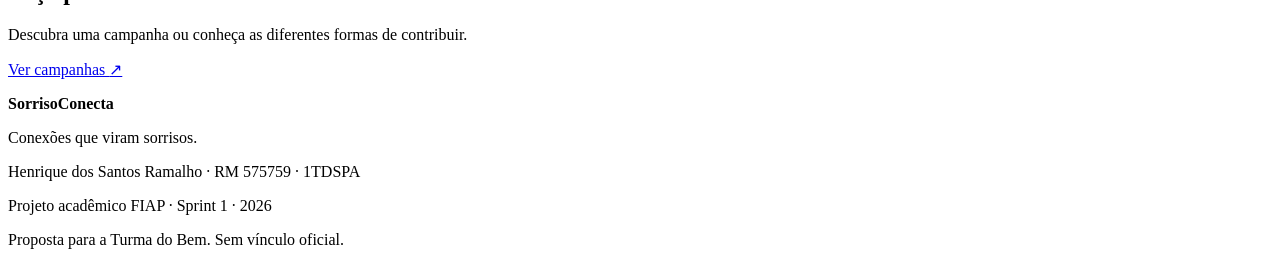
==== commit 1337be5b: "Atualiza identidade visual Dark Premium da Sprint 1" ====
--- a/index.html
+++ b/index.html
@@ -8,13 +8,12 @@
     <link rel="icon" href="imagens/simbolo.svg" type="image/svg+xml">
     <link rel="stylesheet" href="css/style.css">
 </head>
-<body>
+<body class="pagina-index">
     <a class="pular" href="#conteudo">Pular para o conteúdo</a>
-    <!-- O cabeçalho mantém a mesma navegação em todas as páginas. -->
-    <div class="anuncio">Cada apoio encontra um caminho para fazer o bem</div>
+        <div class="anuncio">Projeto acadêmico FIAP <span aria-hidden="true">·</span> Tecnologia a serviço do impacto social</div>
 <header>
         <div class="container cabecalho">
-            <a class="marca" href="index.html"><img src="imagens/simbolo.svg" alt="">SorrisoConecta</a>
+            <a class="marca" href="index.html"><img src="imagens/simbolo.svg" alt="">sorriso<span class="marca-destaque">conecta.</span></a>
             <nav id="menu-principal" aria-label="Menu principal">
                 <a href="index.html" aria-current="page">Início</a>
                 <a href="campanhas.html">Campanhas</a>
@@ -40,29 +39,20 @@
         <p class="hero-nota"><span class="ponto" aria-hidden="true"></span>Apoio local. Relacionamento com continuidade.</p>
         <a class="rolar" href="#proposta"><span aria-hidden="true">↓</span>Explore a conexão</a>
     </div>
-    <div class="orbita" role="img" aria-label="SorrisoConecta no centro de uma rede de pessoas, materiais e divulgação.">
-        <div class="anel anel-externo" aria-hidden="true"></div>
-        <div class="anel" aria-hidden="true"></div>
-        <div class="anel anel-medio" aria-hidden="true"></div>
-        <div class="nucleo" aria-hidden="true">
-<img src="imagens/simbolo.svg" alt=""><span>SorrisoConecta</span>
-</div>
-        <div class="orbita-no no-materiais" aria-hidden="true">
-<span>◇</span><div>
-<b>Materiais</b><small>Recursos que encontram um destino</small>
-</div>
-</div>
-        <div class="orbita-no no-divulgacao" aria-hidden="true">
-<span>↗</span><div>
-<b>Divulgação</b><small>Uma voz que chega mais longe</small>
-</div>
-</div>
-        <div class="orbita-no no-pessoas" aria-hidden="true">
-<span>◎</span><div>
-<b>Pessoas e empresas</b><small>Interesse que vira conexão</small>
-</div>
-</div>
-        <span class="orbita-legenda" aria-hidden="true">Uma rede de possibilidades.</span>
+    <div class="hero-showcase" aria-label="Visualização conceitual do Radar de Apoio com três oportunidades de apoio fictícias">
+        <div class="showcase-window">
+            <div class="window-top"><span class="window-mark"><span></span><span></span><span></span></span><span>VISÃO GERAL / SORRISOCONECTA</span><span class="window-dots">•••</span></div>
+            <div class="window-body">
+                <div class="window-heading"><div><small>PAINEL DE RELACIONAMENTO</small><strong>Conexões em movimento<span class="mini-dot">.</span></strong></div><span class="status">● Demonstração</span></div>
+                <div class="window-stats"><div><small>Oportunidades</small><strong>03</strong><span>Exemplos de apoio</span></div><div><small>Campanhas</small><strong>03</strong><span>Em destaque</span></div><div><small>Próxima ação</small><strong>01</strong><span>Contato sugerido</span></div></div>
+                <div class="window-list-title"><strong>Radar de apoio</strong><span>PRIORIDADE / SIMULAÇÃO</span></div>
+                <div class="window-entry"><span class="entry-avatar">A</span><div><strong>Instituto Aurora</strong><small>Interesse e compatibilidade</small></div><span class="entry-score">90 <em>ALTA</em></span></div>
+                <div class="window-entry"><span class="entry-avatar">S</span><div><strong>Comércio Sol</strong><small>Oportunidade local</small></div><span class="entry-score">80 <em>MÉDIA</em></span></div>
+                <div class="window-entry"><span class="entry-avatar">P</span><div><strong>Ateliê Ponte</strong><small>Divulgação de campanha</small></div><span class="entry-score">70 <em>MÉDIA</em></span></div>
+            </div>
+        </div>
+        <div class="floating-label"><span class="floating-icon">↗</span><span>Do interesse<br><strong>à ação.</strong></span></div>
+        <div class="showcase-caption">01 / CONECTAR PESSOAS E PROPÓSITOS <span>↗</span></div>
     </div>
 </section>
 <section class="faixa-apoios" aria-label="Formas de apoio">
@@ -162,4 +152,4 @@
         </div>
     </footer>
 </body>
-</html>
+</html>
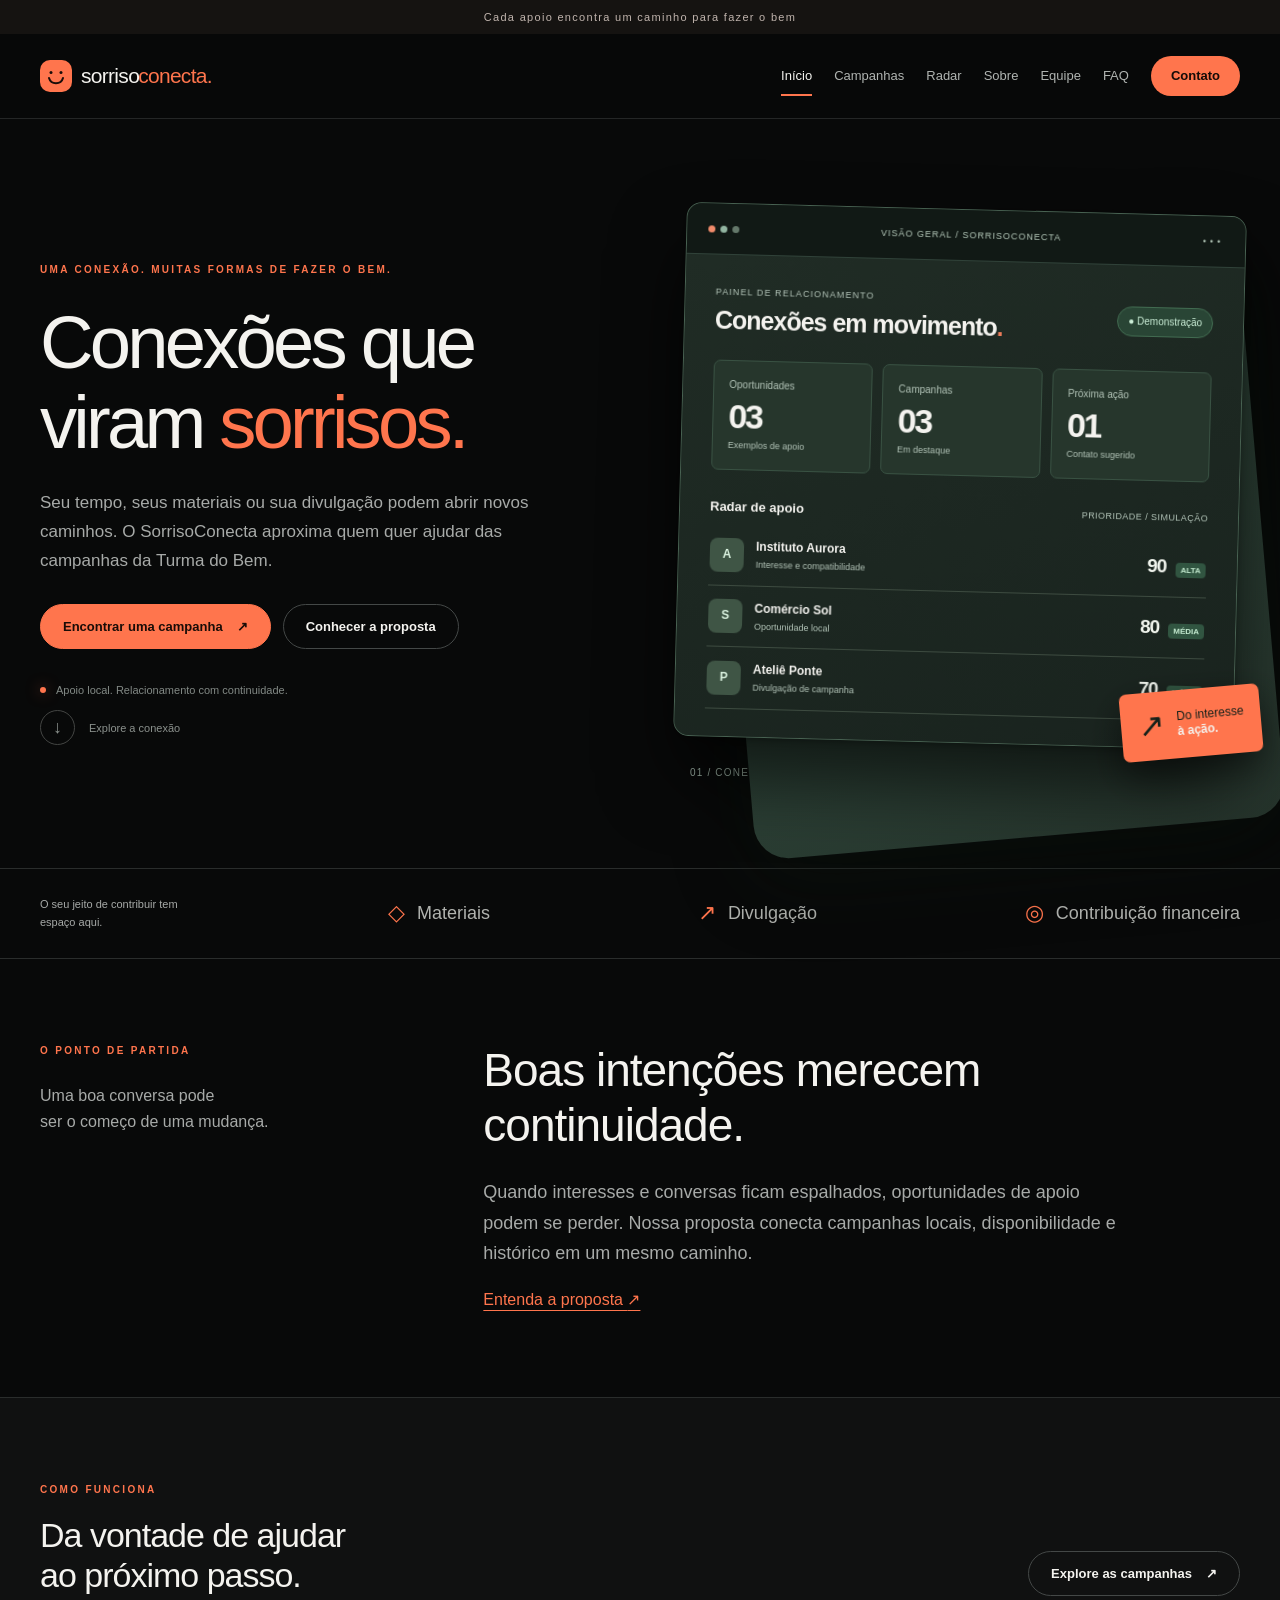
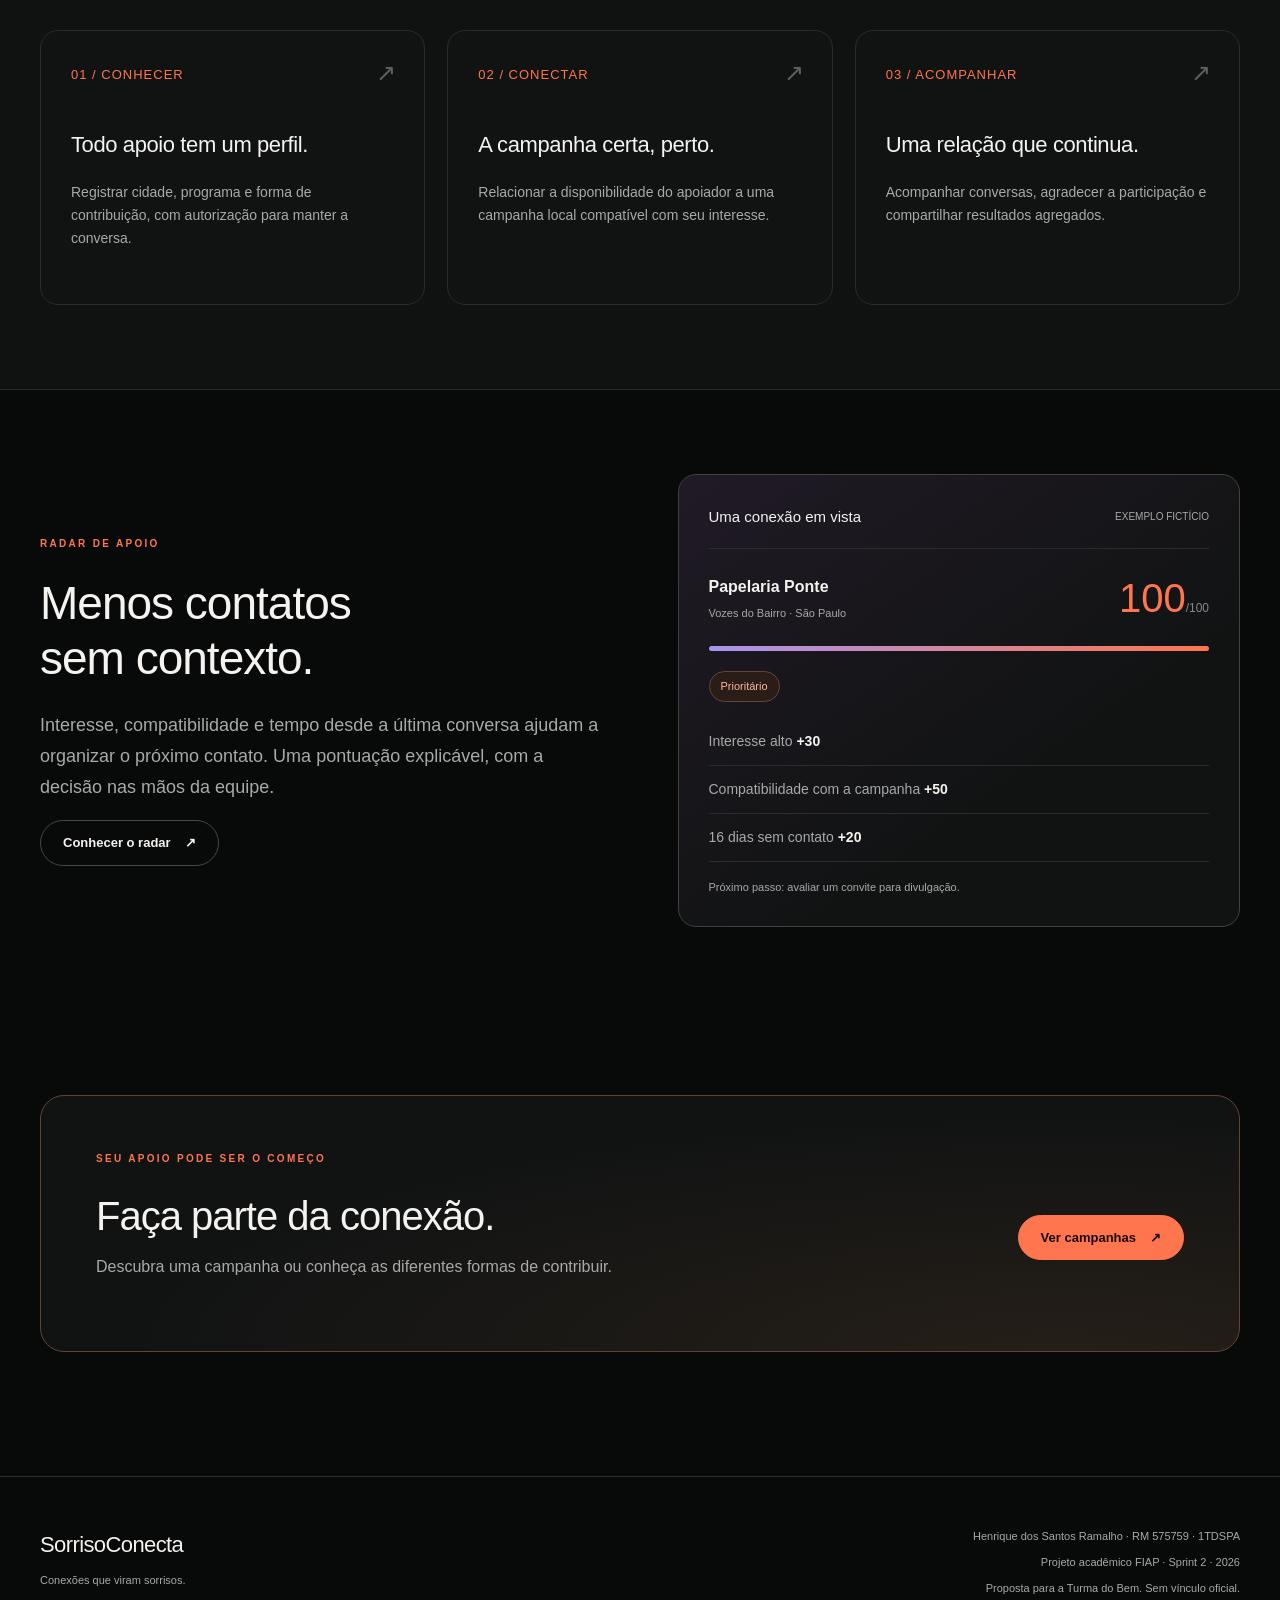
==== commit c3699566: "Sprint 2: responsividade, menu mobile e interacoes JavaScript" ====
--- a/index.html
+++ b/index.html
@@ -1,122 +1,126 @@
 <!DOCTYPE html>
+
 <html lang="pt-BR">
 <head>
-    <meta charset="UTF-8">
-    <meta name="viewport" content="width=device-width, initial-scale=1.0">
-    <meta name="description" content="SorrisoConecta: protótipo acadêmico de captação e relacionamento para a Turma do Bem.">
-    <title>Início | SorrisoConecta</title>
-    <link rel="icon" href="imagens/simbolo.svg" type="image/svg+xml">
-    <link rel="stylesheet" href="css/style.css">
+<meta charset="utf-8"/>
+<meta content="width=device-width, initial-scale=1.0" name="viewport"/>
+<meta content="SorrisoConecta: protótipo acadêmico de captação e relacionamento para a Turma do Bem." name="description"/>
+<title>Início | SorrisoConecta</title>
+<link href="imagens/simbolo.svg" rel="icon" type="image/svg+xml"/>
+<link href="css/style.css" rel="stylesheet"/>
+<script defer="" src="js/site.js"></script>
 </head>
-<body class="pagina-index">
-    <a class="pular" href="#conteudo">Pular para o conteúdo</a>
-        <div class="anuncio">Projeto acadêmico FIAP <span aria-hidden="true">·</span> Tecnologia a serviço do impacto social</div>
+<body>
+<a class="pular" href="#conteudo">Pular para o conteúdo</a>
+<!-- O cabeçalho mantém a mesma navegação em todas as páginas. -->
+<div class="anuncio">Cada apoio encontra um caminho para fazer o bem</div>
 <header>
-        <div class="container cabecalho">
-            <a class="marca" href="index.html"><img src="imagens/simbolo.svg" alt="">sorriso<span class="marca-destaque">conecta.</span></a>
-            <nav id="menu-principal" aria-label="Menu principal">
-                <a href="index.html" aria-current="page">Início</a>
-                <a href="campanhas.html">Campanhas</a>
-                <a href="radar.html">Radar</a>
-                <a href="sobre.html">Sobre</a>
-                <a href="integrantes.html">Equipe</a>
-                <a href="faq.html">FAQ</a>
-                <a href="contato.html" class="nav-contato">Contato</a>
-            </nav>
-        </div>
-    </header>
-    <main id="conteudo">
+<div class="container cabecalho">
+<a class="marca" href="index.html"><img alt="" src="imagens/simbolo.svg"/>sorriso<span class="marca-destaque">conecta.</span></a>
+<button aria-controls="menu-principal" aria-expanded="false" class="menu-botao" type="button">Menu <span aria-hidden="true">☰</span></button>
+<nav aria-label="Menu principal" id="menu-principal">
+<a aria-current="page" href="index.html">Início</a>
+<a href="campanhas.html">Campanhas</a>
+<a href="radar.html">Radar</a>
+<a href="sobre.html">Sobre</a>
+<a href="integrantes.html">Equipe</a>
+<a href="faq.html">FAQ</a>
+<a class="nav-contato" href="contato.html">Contato</a>
+</nav>
+</div>
+</header>
+<main id="conteudo">
 <section class="container hero">
-    <div>
-        <p class="eyebrow">Uma conexão. Muitas formas de fazer o bem.</p>
-        <h1>Conexões que<br>viram <span>sorrisos.</span>
+<div>
+<p class="eyebrow">Uma conexão. Muitas formas de fazer o bem.</p>
+<h1>Conexões que<br/>viram <span>sorrisos.</span>
 </h1>
-        <p class="lead">Seu tempo, seus materiais ou sua divulgação podem abrir novos caminhos. O SorrisoConecta aproxima quem quer ajudar das campanhas da Turma do Bem.</p>
-        <div class="acoes">
-            <a class="botao" href="campanhas.html">Encontrar uma campanha <span aria-hidden="true">↗</span></a>
-            <a class="botao botao-claro" href="sobre.html">Conhecer a proposta</a>
-        </div>
-        <p class="hero-nota"><span class="ponto" aria-hidden="true"></span>Apoio local. Relacionamento com continuidade.</p>
-        <a class="rolar" href="#proposta"><span aria-hidden="true">↓</span>Explore a conexão</a>
-    </div>
-    <div class="hero-showcase" aria-label="Visualização conceitual do Radar de Apoio com três oportunidades de apoio fictícias">
-        <div class="showcase-window">
-            <div class="window-top"><span class="window-mark"><span></span><span></span><span></span></span><span>VISÃO GERAL / SORRISOCONECTA</span><span class="window-dots">•••</span></div>
-            <div class="window-body">
-                <div class="window-heading"><div><small>PAINEL DE RELACIONAMENTO</small><strong>Conexões em movimento<span class="mini-dot">.</span></strong></div><span class="status">● Demonstração</span></div>
-                <div class="window-stats"><div><small>Oportunidades</small><strong>03</strong><span>Exemplos de apoio</span></div><div><small>Campanhas</small><strong>03</strong><span>Em destaque</span></div><div><small>Próxima ação</small><strong>01</strong><span>Contato sugerido</span></div></div>
-                <div class="window-list-title"><strong>Radar de apoio</strong><span>PRIORIDADE / SIMULAÇÃO</span></div>
-                <div class="window-entry"><span class="entry-avatar">A</span><div><strong>Instituto Aurora</strong><small>Interesse e compatibilidade</small></div><span class="entry-score">90 <em>ALTA</em></span></div>
-                <div class="window-entry"><span class="entry-avatar">S</span><div><strong>Comércio Sol</strong><small>Oportunidade local</small></div><span class="entry-score">80 <em>MÉDIA</em></span></div>
-                <div class="window-entry"><span class="entry-avatar">P</span><div><strong>Ateliê Ponte</strong><small>Divulgação de campanha</small></div><span class="entry-score">70 <em>MÉDIA</em></span></div>
-            </div>
-        </div>
-        <div class="floating-label"><span class="floating-icon">↗</span><span>Do interesse<br><strong>à ação.</strong></span></div>
-        <div class="showcase-caption">01 / CONECTAR PESSOAS E PROPÓSITOS <span>↗</span></div>
-    </div>
+<p class="lead">Seu tempo, seus materiais ou sua divulgação podem abrir novos caminhos. O SorrisoConecta aproxima quem quer ajudar das campanhas da Turma do Bem.</p>
+<div class="acoes">
+<a class="botao" href="campanhas.html">Encontrar uma campanha <span aria-hidden="true">↗</span></a>
+<a class="botao botao-claro" href="sobre.html">Conhecer a proposta</a>
+</div>
+<p class="hero-nota"><span aria-hidden="true" class="ponto"></span>Apoio local. Relacionamento com continuidade.</p>
+<a class="rolar" href="#proposta"><span aria-hidden="true">↓</span>Explore a conexão</a>
+</div>
+<div aria-label="Visualização conceitual do Radar de Apoio com três oportunidades de apoio fictícias" class="hero-showcase">
+<div class="showcase-window">
+<div class="window-top"><span class="window-mark"><span></span><span></span><span></span></span><span>VISÃO GERAL / SORRISOCONECTA</span><span class="window-dots">•••</span></div>
+<div class="window-body">
+<div class="window-heading"><div><small>PAINEL DE RELACIONAMENTO</small><strong>Conexões em movimento<span class="mini-dot">.</span></strong></div><span class="status">● Demonstração</span></div>
+<div class="window-stats"><div><small>Oportunidades</small><strong>03</strong><span>Exemplos de apoio</span></div><div><small>Campanhas</small><strong>03</strong><span>Em destaque</span></div><div><small>Próxima ação</small><strong>01</strong><span>Contato sugerido</span></div></div>
+<div class="window-list-title"><strong>Radar de apoio</strong><span>PRIORIDADE / SIMULAÇÃO</span></div>
+<div class="window-entry"><span class="entry-avatar">A</span><div><strong>Instituto Aurora</strong><small>Interesse e compatibilidade</small></div><span class="entry-score">90 <em>ALTA</em></span></div>
+<div class="window-entry"><span class="entry-avatar">S</span><div><strong>Comércio Sol</strong><small>Oportunidade local</small></div><span class="entry-score">80 <em>MÉDIA</em></span></div>
+<div class="window-entry"><span class="entry-avatar">P</span><div><strong>Ateliê Ponte</strong><small>Divulgação de campanha</small></div><span class="entry-score">70 <em>MÉDIA</em></span></div>
+</div>
+</div>
+<div class="floating-label"><span class="floating-icon">↗</span><span>Do interesse<br/><strong>à ação.</strong></span></div>
+<div class="showcase-caption">01 / CONECTAR PESSOAS E PROPÓSITOS <span>↗</span></div>
+</div>
 </section>
-<section class="faixa-apoios" aria-label="Formas de apoio">
-    <div class="container formas">
-        <p>O seu jeito de contribuir tem espaço aqui.</p>
-        <div class="forma">
+<section aria-label="Formas de apoio" class="faixa-apoios">
+<div class="container formas">
+<p>O seu jeito de contribuir tem espaço aqui.</p>
+<div class="forma">
 <span aria-hidden="true">◇</span>Materiais</div>
-        <div class="forma">
+<div class="forma">
 <span aria-hidden="true">↗</span>Divulgação</div>
-        <div class="forma">
+<div class="forma">
 <span aria-hidden="true">◎</span>Contribuição financeira</div>
-    </div>
+</div>
 </section>
 <section class="container editorial" id="proposta">
-    <div>
+<div>
 <p class="eyebrow">O ponto de partida</p>
-<p>Uma boa conversa pode<br>ser o começo de uma mudança.</p>
+<p>Uma boa conversa pode<br/>ser o começo de uma mudança.</p>
 </div>
-    <div>
+<div>
 <h2>Boas intenções merecem continuidade.</h2>
 <p class="lead">Quando interesses e conversas ficam espalhados, oportunidades de apoio podem se perder. Nossa proposta conecta campanhas locais, disponibilidade e histórico em um mesmo caminho.</p>
 <a href="sobre.html">Entenda a proposta <span aria-hidden="true">↗</span></a>
 </div>
 </section>
 <section class="faixa">
-    <div class="container">
-        <div class="secao-cabecalho">
+<div class="container">
+<div class="secao-cabecalho">
 <div>
 <p class="eyebrow">Como funciona</p>
-<h2>Da vontade de ajudar<br>ao próximo passo.</h2>
+<h2>Da vontade de ajudar<br/>ao próximo passo.</h2>
 </div>
 <a class="botao botao-claro" href="campanhas.html">Explore as campanhas <span aria-hidden="true">↗</span></a>
 </div>
-        <div class="grid-tres">
-            <article class="card passo"><span class="numero">01 / CONHECER</span><h3>Todo apoio tem um perfil.</h3>
+<div class="grid-tres">
+<article class="card passo"><span class="numero">01 / CONHECER</span><h3>Todo apoio tem um perfil.</h3>
 <p>Registrar cidade, programa e forma de contribuição, com autorização para manter a conversa.</p></article>
-            <article class="card passo"><span class="numero">02 / CONECTAR</span><h3>A campanha certa, perto.</h3>
+<article class="card passo"><span class="numero">02 / CONECTAR</span><h3>A campanha certa, perto.</h3>
 <p>Relacionar a disponibilidade do apoiador a uma campanha local compatível com seu interesse.</p></article>
-            <article class="card passo"><span class="numero">03 / ACOMPANHAR</span><h3>Uma relação que continua.</h3>
+<article class="card passo"><span class="numero">03 / ACOMPANHAR</span><h3>Uma relação que continua.</h3>
 <p>Acompanhar conversas, agradecer a participação e compartilhar resultados agregados.</p></article>
-        </div>
-    </div>
+</div>
+</div>
 </section>
 <section class="container radar-preview">
-    <div>
+<div>
 <p class="eyebrow">Radar de Apoio</p>
-<h2>Menos contatos<br>sem contexto.</h2>
+<h2>Menos contatos<br/>sem contexto.</h2>
 <p class="lead">Interesse, compatibilidade e tempo desde a última conversa ajudam a organizar o próximo contato. Uma pontuação explicável, com a decisão nas mãos da equipe.</p>
 <a class="botao botao-claro" href="radar.html">Conhecer o radar <span aria-hidden="true">↗</span></a>
 </div>
-    <div class="amostra-radar">
-        <div class="amostra-topo">
+<div class="amostra-radar">
+<div class="amostra-topo">
 <strong>Uma conexão em vista</strong><small>EXEMPLO FICTÍCIO</small>
 </div>
-        <div class="amostra-linha">
+<div class="amostra-linha">
 <div>
 <strong>Papelaria Ponte</strong><p>Vozes do Bairro · São Paulo</p>
 </div>
 <div class="amostra-score">100<small>/100</small>
 </div>
 </div>
-        <div class="barra-score" aria-hidden="true"></div>
-        <span class="etiqueta">Prioritário</span>
-        <ul class="lista-limpa">
+<div aria-hidden="true" class="barra-score"></div>
+<span class="etiqueta">Prioritário</span>
+<ul class="lista-limpa">
 <li>Interesse alto <strong>+30</strong>
 </li>
 <li>Compatibilidade com a campanha <strong>+50</strong>
@@ -124,11 +128,11 @@
 <li>16 dias sem contato <strong>+20</strong>
 </li>
 </ul>
-        <p>Próximo passo: avaliar um convite para divulgação.</p>
-    </div>
+<p>Próximo passo: avaliar um convite para divulgação.</p>
+</div>
 </section>
 <section class="container">
-    <div class="chamada">
+<div class="chamada">
 <div>
 <p class="eyebrow">Seu apoio pode ser o começo</p>
 <h2>Faça parte da conexão.</h2>
@@ -138,18 +142,18 @@
 </div>
 </section>
 </main>
-    <footer>
-        <div class="container rodape">
-            <div>
+<footer>
+<div class="container rodape">
+<div>
 <p><strong>SorrisoConecta</strong></p>
 <p>Conexões que viram sorrisos.</p>
 </div>
-            <div>
+<div>
 <p>Henrique dos Santos Ramalho · RM 575759 · 1TDSPA</p>
-<p>Projeto acadêmico FIAP · Sprint 1 · 2026</p>
+<p>Projeto acadêmico FIAP · Sprint 2 · 2026</p>
 <p>Proposta para a Turma do Bem. Sem vínculo oficial.</p>
 </div>
-        </div>
-    </footer>
+</div>
+</footer>
 </body>
-</html>+</html>
--- a/css/style.css
+++ b/css/style.css
@@ -0,0 +1,345 @@
+/* Identidade: fundo escuro, luz suave e acento coral. */
+:root {
+    --fundo: #080909;
+    --painel: #111313;
+    --texto: #f4f3ef;
+    --secundario: #a7aaa8;
+    --linha: #2a2d2c;
+    --coral: #ff754d;
+    --roxo: #a994ed;
+}
+* { box-sizing: border-box; }
+html { scroll-behavior: smooth; scroll-padding-top: 100px; }
+body { margin: 0; background: var(--fundo); color: var(--texto); font: 16px/1.65 Arial, sans-serif; }
+a { color: var(--coral); text-underline-offset: 5px; }
+img { display: block; max-width: 100%; }
+h1, h2, h3, p { margin-top: 0; }
+h1, h2, h3 { font-weight: 500; }
+h1 { font-size: clamp(42px, 4.8vw, 68px); line-height: 1.08; letter-spacing: -2.6px; margin-bottom: 26px; }
+h2 { font-size: 34px; line-height: 1.2; letter-spacing: -1px; margin-bottom: 24px; }
+h3 { font-size: 22px; line-height: 1.3; letter-spacing: -.4px; }
+p { color: var(--secundario); }
+strong { color: var(--texto); }
+.container { width: calc(100% - 80px); max-width: 1200px; margin: 0 auto; }
+.anuncio { text-align: center; padding: 8px 20px; background: #151311; color: #c0b4ad; font-size: 11px; letter-spacing: 1.3px; }
+header { position: sticky; top: 0; z-index: 10; background: rgba(8, 9, 9, .94); border-bottom: 1px solid #242626; backdrop-filter: blur(16px); }
+.cabecalho { min-height: 84px; display: flex; align-items: center; justify-content: space-between; gap: 24px; }
+.marca { display: inline-flex; align-items: center; gap: 9px; color: var(--texto); text-decoration: none; font-size: 21px; letter-spacing: -.7px; white-space: nowrap; }
+.marca img { width: 32px; height: 32px; }
+nav { display: flex; align-items: center; gap: 22px; }
+nav a { position: relative; color: #b0b4b1; text-decoration: none; font-size: 13px; padding: 10px 0; transition: color .2s ease; }
+nav a:hover, nav a[aria-current="page"] { color: var(--texto); }
+nav a[aria-current="page"]::after { content: ""; position: absolute; left: 0; right: 0; bottom: 1px; height: 2px; background: var(--coral); }
+nav .nav-contato { color: #160b07; background: var(--coral); border-radius: 24px; padding: 9px 20px; font-weight: bold; }
+nav .nav-contato:hover { background: #ff9477; color: #160b07; }
+nav .nav-contato[aria-current="page"]::after { display: none; }
+a:focus-visible, button:focus-visible, input:focus-visible, select:focus-visible, textarea:focus-visible, summary:focus-visible { outline: 2px solid var(--coral); outline-offset: 5px; }
+.pular { position: fixed; left: -10000px; top: 12px; z-index: 20; }
+.pular:focus { left: 20px; background: var(--texto); color: #080909; padding: 12px; }
+main { min-height: 65vh; }
+section { padding: 84px 0; }
+main > section:first-child { animation: entrada .8s ease-out both; }
+.eyebrow { color: var(--coral); text-transform: uppercase; font-size: 10px; font-weight: bold; letter-spacing: 2.3px; margin-bottom: 24px; }
+.lead { font-size: 18px; line-height: 1.7; max-width: 660px; }
+.secao-titulo { max-width: 850px; margin-bottom: 40px; }
+.secao-titulo h1 { max-width: 850px; }
+.acoes { display: flex; gap: 12px; flex-wrap: wrap; margin-top: 28px; }
+.botao { display: inline-flex; align-items: center; justify-content: center; gap: 14px; border: 1px solid var(--coral); border-radius: 28px; background: var(--coral); color: #190c07; padding: 12px 22px; font: bold 13px/1.5 Arial, sans-serif; text-decoration: none; cursor: pointer; transition: transform .25s ease, background .25s ease, border-color .25s ease; }
+.botao:hover { transform: translateY(-3px); background: #ff9477; border-color: #ff9477; }
+.botao-claro { background: transparent; color: var(--texto); border-color: #444847; }
+.botao-claro:hover { background: #232625; border-color: #747a76; }
+/* A abertura representa a conexão entre formas de apoio. */
+.hero { position: relative; display: grid; grid-template-columns: 1.08fr 1fr; gap: 35px; align-items: center; min-height: 660px; padding: 90px 0 70px; }
+.hero h1 { font-size: clamp(56px, 5.8vw, 80px); letter-spacing: -3.8px; }
+.hero h1 span { color: var(--coral); }
+.hero .lead { max-width: 530px; font-size: 17px; }
+.hero-nota { display: flex; align-items: center; gap: 10px; color: #828985; font-size: 11px; margin-top: 32px; }
+.ponto { width: 6px; height: 6px; border-radius: 50%; background: var(--coral); box-shadow: 0 0 14px #ff754d80; }
+.orbita { position: relative; width: 100%; aspect-ratio: 1; max-width: 530px; display: grid; place-items: center; }
+.orbita::before { content: ""; position: absolute; inset: -8%; background: radial-gradient(ellipse at 65% 40%, #49355c60 0%, #261a3540 30%, transparent 66%); filter: blur(12px); pointer-events: none; }
+.anel { position: absolute; width: 76%; height: 76%; border: 1px solid #393330; border-radius: 50%; }
+.anel-externo { width: 96%; height: 96%; border: 1px dashed #27262c; animation: girar 70s linear infinite; }
+.anel-medio { width: 58%; height: 58%; border-color: #6b453d; box-shadow: 0 0 35px #ff754d08; }
+.anel-medio::after { content: ""; position: absolute; top: 14%; left: 12%; width: 8px; height: 8px; background: var(--coral); border-radius: 50%; box-shadow: 0 0 18px #ff754d; }
+.nucleo { position: relative; width: 42%; height: 42%; border: 1px solid #92604c; border-radius: 50%; background: radial-gradient(circle at 45% 30%, #472c25, #1b1516 65%); box-shadow: 0 0 70px #ff754d15, inset 0 0 25px #ff754d10; display: flex; align-items: center; justify-content: center; flex-direction: column; gap: 12px; }
+.nucleo img { width: 64px; height: 64px; }
+.nucleo span { font-size: 10px; letter-spacing: 2px; text-transform: uppercase; color: #e3bdb0; }
+.orbita-no { position: absolute; display: flex; align-items: center; gap: 11px; padding: 12px 16px; background: #141417; border: 1px solid #414044; border-radius: 12px; box-shadow: 0 10px 25px #0005; animation: flutuar 6s ease-in-out infinite; }
+.orbita-no b { display: block; color: #e6e4e5; font-size: 12px; font-weight: normal; }
+.orbita-no small { display: block; color: #8f9197; font-size: 10px; }
+.orbita-no > span { color: var(--coral); font-size: 24px; }
+.no-materiais { top: 11%; left: 4%; }
+.no-divulgacao { top: 40%; right: -1%; animation-delay: -2s; }
+.no-pessoas { bottom: 8%; left: 13%; animation-delay: -4s; }
+.orbita-legenda { position: absolute; right: 3%; bottom: -2%; color: #696f6c; font-size: 10px; }
+.rolar { display: inline-flex; gap: 14px; align-items: center; color: #8b918d; text-decoration: none; font-size: 11px; }
+.rolar span { display: grid; place-items: center; width: 35px; height: 35px; border: 1px solid #444644; border-radius: 50%; font-size: 18px; }
+.faixa-apoios { border-top: 1px solid var(--linha); border-bottom: 1px solid var(--linha); padding: 26px 0; }
+.formas { display: flex; justify-content: space-between; align-items: center; gap: 28px; }
+.formas > p { margin: 0; font-size: 11px; max-width: 140px; }
+.forma { color: #b1b3af; font-size: 18px; display: flex; align-items: center; gap: 12px; }
+.forma span { color: var(--coral); font-size: 22px; }
+.faixa { background: #101111; border-top: 1px solid var(--linha); border-bottom: 1px solid var(--linha); }
+.editorial { display: grid; grid-template-columns: 1fr 2fr; gap: 65px; }
+.editorial h2 { font-size: 46px; max-width: 760px; }
+.editorial .lead { max-width: 650px; }
+.secao-cabecalho { display: flex; justify-content: space-between; align-items: end; gap: 35px; margin-bottom: 34px; }
+.secao-cabecalho h2 { max-width: 640px; margin: 0; }
+.secao-cabecalho .eyebrow { margin-bottom: 16px; }
+.grid-tres { display: grid; grid-template-columns: repeat(3, 1fr); gap: 22px; }
+.grid-dois { display: grid; grid-template-columns: repeat(2, 1fr); gap: 28px; }
+.card { background: var(--painel); border: 1px solid var(--linha); border-radius: 18px; padding: 30px; transition: border-color .3s ease, transform .3s ease; }
+.card:hover { border-color: #57514b; }
+.card p { font-size: 14px; }
+.card p:last-child { margin-bottom: 0; }
+.numero { display: inline-block; color: var(--coral); font-size: 13px; letter-spacing: 1px; margin-bottom: 45px; }
+.passo { position: relative; min-height: 275px; }
+.passo::after { content: "↗"; position: absolute; right: 28px; top: 22px; font-size: 24px; color: #5e625e; }
+.passo:hover { transform: translateY(-5px); }
+.etiqueta { display: inline-block; border: 1px solid #634638; background: #2a1d17; color: #ffb59b; padding: 5px 11px; border-radius: 20px; font-size: 11px; }
+.aviso { background: #1b1814; border: 1px solid #4c3b2c; border-radius: 10px; color: #d0b99e; padding: 15px 20px; font-size: 13px; }
+.metas { border-top: 1px solid var(--linha); padding-top: 18px; margin-top: 24px; }
+.metas label { color: #bfc3be; font-size: 12px; font-weight: normal; }
+progress { width: 100%; height: 7px; border: 0; border-radius: 5px; overflow: hidden; background: #30312c; accent-color: var(--coral); }
+progress::-webkit-progress-bar { background: #30312c; border-radius: 5px; }
+progress::-webkit-progress-value { background: var(--coral); border-radius: 5px; }
+progress::-moz-progress-bar { background: var(--coral); }
+.campanha { display: flex; flex-direction: column; }
+.campanha h2 { font-size: 28px; margin-top: 24px; }
+.campanha .metas { margin-top: auto; }
+.campanha .acoes { margin-top: 22px; }
+.lista-limpa { list-style: none; padding: 0; }
+.lista-limpa li { padding: 12px 0; border-bottom: 1px solid var(--linha); color: var(--secundario); font-size: 14px; }
+.etapas { display: grid; grid-template-columns: repeat(4, 1fr); gap: 24px; margin-top: 40px; }
+.etapas article { border-top: 2px solid #554238; padding-top: 20px; }
+.etapas article:first-child { border-color: var(--coral); }
+.etapas p { font-size: 14px; }
+.chamada { display: grid; grid-template-columns: 1.5fr 1fr; align-items: center; gap: 60px; padding: 55px; border: 1px solid #634335; border-radius: 24px; background: radial-gradient(ellipse at 85% 100%, #44302065, transparent 65%), #111313; }
+.chamada h2 { font-size: 40px; margin-bottom: 14px; }
+.chamada .acoes { justify-content: end; }
+/* Radar: contraste e alinhamento mantêm a leitura dos dados. */
+.painel-topo { display: flex; justify-content: space-between; align-items: center; gap: 24px; }
+.indicadores { display: grid; grid-template-columns: repeat(3, 1fr); gap: 20px; margin: 36px 0; }
+.indicadores strong { display: block; font-size: 42px; font-weight: normal; letter-spacing: -1.5px; color: var(--coral); }
+.indicadores span { color: var(--secundario); font-size: 12px; }
+.tabela-area { overflow-x: auto; border: 1px solid var(--linha); border-radius: 14px; }
+.tabela { width: 100%; border-collapse: collapse; background: #111313; }
+.tabela caption { text-align: left; padding: 16px 20px; background: #191b1a; color: #929991; font-size: 12px; }
+.tabela th, .tabela td { text-align: left; padding: 22px 20px; border-bottom: 1px solid var(--linha); vertical-align: top; }
+.tabela th { background: #1b1e1b; color: #b7bdb4; font-size: 11px; font-weight: normal; text-transform: uppercase; letter-spacing: 1px; }
+.tabela td { font-size: 13px; color: var(--secundario); }
+.tabela tbody tr:last-child td { border-bottom: 0; }
+.pontuacao { font-size: 24px; color: var(--coral); }
+.tabela .etiqueta { margin-top: 7px; }
+.radar-preview { display: grid; grid-template-columns: 1fr 1fr; align-items: center; gap: 75px; }
+.radar-preview h2 { font-size: 46px; }
+.amostra-radar { padding: 30px; border: 1px solid #444044; border-radius: 18px; background: linear-gradient(145deg, #201a25, #111313 65%); }
+.amostra-topo, .amostra-linha { display: flex; justify-content: space-between; align-items: center; gap: 20px; }
+.amostra-topo { border-bottom: 1px solid var(--linha); padding-bottom: 18px; margin-bottom: 25px; }
+.amostra-topo strong { font-size: 15px; font-weight: normal; }
+.amostra-topo small { color: var(--secundario); font-size: 10px; }
+.amostra-linha { margin-bottom: 24px; }
+.amostra-linha p { margin: 4px 0 0; font-size: 11px; }
+.amostra-score { font-size: 40px; line-height: 1; color: var(--coral); }
+.amostra-score small { color: #858b84; font-size: 12px; }
+.barra-score { height: 5px; border-radius: 5px; background: linear-gradient(90deg, #a994ed, var(--coral)); margin-bottom: 20px; }
+.amostra-radar > p { font-size: 11px; margin-bottom: 0; }
+/* Componentes nativos: perguntas, perfil e contato. */
+details { background: #111313; border: 1px solid var(--linha); border-radius: 12px; margin-bottom: 14px; padding: 23px 26px; }
+details[open] { border-color: #665041; }
+summary { font-weight: normal; cursor: pointer; font-size: 17px; }
+summary::marker { color: var(--coral); }
+details p { margin: 20px 0 0; max-width: 880px; font-size: 14px; }
+.perfil { display: grid; grid-template-columns: 260px 1fr; gap: 45px; align-items: center; padding: 40px; }
+.foto-perfil { width: 260px; height: 300px; object-fit: cover; border-radius: 12px; border: 1px solid #535362; }
+.perfil h2 { font-size: 35px; }
+form { display: grid; gap: 20px; }
+label { display: block; font-size: 13px; font-weight: normal; margin-bottom: 8px; color: #d2d6cd; }
+input, select, textarea { width: 100%; padding: 13px 15px; border: 1px solid #3b413a; border-radius: 9px; font: 14px/1.5 Arial, sans-serif; background: #0c0f0c; color: var(--texto); color-scheme: dark; }
+input::placeholder, textarea::placeholder { color: #7f867c; }
+textarea { min-height: 130px; resize: vertical; }
+.checkbox { display: flex; align-items: flex-start; gap: 10px; }
+.checkbox input { width: auto; margin-top: 5px; accent-color: var(--coral); }
+.checkbox label { font-size: 12px; color: var(--secundario); }
+form button { justify-self: start; }
+aside li { color: var(--secundario); font-size: 14px; padding-bottom: 12px; }
+#retorno:target { border-color: var(--coral); }
+footer { border-top: 1px solid var(--linha); padding: 50px 0 30px; margin-top: 40px; }
+.rodape { display: flex; justify-content: space-between; gap: 40px; font-size: 11px; }
+.rodape strong { font-size: 22px; letter-spacing: -.6px; font-weight: normal; }
+.rodape p { margin-bottom: 8px; }
+.rodape > div:last-child { text-align: right; }
+@keyframes entrada { from { opacity: 0; transform: translateY(16px); } to { opacity: 1; transform: translateY(0); } }
+@keyframes flutuar { 0%, 100% { transform: translateY(0); } 50% { transform: translateY(-9px); } }
+@keyframes girar { to { transform: rotate(360deg); } }
+/* O desktop é a resolução exigida; estas adaptações evitam cortes em telas menores. */
+@media (max-width: 1150px) {
+    .container { width: calc(100% - 48px); }
+    nav { gap: 14px; }
+    .marca { font-size: 19px; }
+    .hero h1 { font-size: 62px; }
+    .hero { gap: 24px; min-height: 590px; }
+    .orbita-no { padding: 10px; }
+    .grid-tres { gap: 16px; }
+    .card { padding: 24px; }
+}
+@media (max-width: 900px) {
+    .cabecalho { flex-wrap: wrap; gap: 10px; padding: 16px 0; }
+    nav { flex-wrap: wrap; gap: 12px; }
+    .hero { grid-template-columns: 1fr; padding-top: 60px; }
+    .orbita { max-width: 430px; justify-self: center; }
+    .hero h1 { font-size: 62px; }
+    .grid-tres, .grid-dois, .editorial, .radar-preview, .chamada { grid-template-columns: 1fr; }
+    .etapas { grid-template-columns: repeat(2, 1fr); }
+    .formas { flex-wrap: wrap; }
+    .formas > p { max-width: none; width: 100%; }
+    .chamada .acoes { justify-content: start; }
+    .chamada { padding: 30px; gap: 10px; }
+    .perfil { grid-template-columns: 180px 1fr; gap: 25px; }
+    .foto-perfil { width: 180px; height: 230px; }
+    .tabela { min-width: 750px; }
+}
+@media (max-width: 560px) {
+    .container { width: calc(100% - 36px); }
+    section { padding: 52px 0; }
+    .hero h1 { font-size: 50px; letter-spacing: -2.8px; }
+    h1 { font-size: 40px; letter-spacing: -1.8px; }
+    .editorial h2, .radar-preview h2, .chamada h2 { font-size: 34px; }
+    .secao-cabecalho, .painel-topo { align-items: start; flex-direction: column; }
+    .indicadores { grid-template-columns: 1fr; }
+    .perfil { grid-template-columns: 1fr; }
+    .foto-perfil { width: 100%; height: auto; max-width: 260px; }
+    .perfil h2 { font-size: 28px; }
+    .rodape { flex-direction: column; gap: 24px; }
+    .rodape > div:last-child { text-align: left; }
+    .orbita-no small { font-size: 9px; }
+    .orbita-no b { font-size: 11px; }
+}
+@media (prefers-reduced-motion: reduce) {
+    html { scroll-behavior: auto; }
+    *, *::before, *::after { animation: none !important; transition: none !important; }
+}
+
+/* Sprint 2: navegação, mensagens de formulário e radar responsivo. */
+[hidden] { display: none !important; }
+.menu-botao { display: none; }
+.filtros { display: flex; align-items: end; flex-wrap: wrap; gap: 20px; margin: 24px 0; }
+.filtros > div { flex: 1; min-width: 180px; }
+.filtros select { max-width: 340px; }
+.erro-campo { display: block; color: #ffb6a5; font-size: 13px; margin: 5px 0 0; }
+[aria-invalid="true"] { border: 2px solid #ff9477; }
+.tabela button { font-size: 12px; padding: 9px 13px; }
+.tabela td { overflow-wrap: anywhere; }
+.sucesso { border-color: #88bc9d; color: #b7e0c7; }
+@media (max-width: 991px) {
+ .cabecalho { flex-wrap: wrap; }
+ .menu-botao { display: inline-flex; align-items: center; gap: 14px; padding: 10px 14px; border: 1px solid #747a76; border-radius: 8px; background: var(--painel); color: var(--texto); font: inherit; cursor: pointer; }
+ html.js #menu-principal { display: none; width: 100%; }
+ html.js #menu-principal.aberto { display: flex; }
+ #menu-principal { flex-wrap: wrap; gap: 8px 20px; padding-bottom: 10px; }
+ #menu-principal a { padding: 12px 8px; }
+ .tabela { min-width: 0; }
+ .tabela-area { overflow: visible; }
+ .tabela thead { position: absolute; width: 1px; height: 1px; overflow: hidden; clip-path: inset(50%); }
+ .tabela, .tabela tbody, .tabela tr, .tabela td { display: block; width: 100%; }
+ .tabela tr { padding: 12px; border-bottom: 2px solid var(--linha); }
+ .tabela td { border: 0; padding: 9px; }
+ .tabela td::before { content: attr(data-label); display: block; color: #b7bdb4; font-size: 11px; text-transform: uppercase; margin-bottom: 4px; }
+}
+@media (max-width: 560px) {
+ .hero h1 { font-size: clamp(40px, 11vw, 50px); }
+ .orbita { margin: 18px 0; overflow: clip; overflow-clip-margin: 12px; }
+ .orbita-no { max-width: 90%; }
+ .orbita-no small { max-width: 140px; }
+ .nucleo span { font-size: 8px; letter-spacing: .5px; }
+ .orbita-legenda { right: 6%; }
+ .etapas { grid-template-columns: 1fr; }
+ .amostra-topo { flex-wrap: wrap; }
+ .forma { font-size: 16px; }
+ .filtros { align-items: stretch; flex-direction: column; }
+ .filtros select { max-width: none; }
+}
+
+
+/* Painel editorial Dark Premium, mantido da identidade aprovada na Sprint 1. */
+.hero-showcase{position:relative;align-self:center;min-width:0;perspective:1400px}
+.hero-showcase::before{content:"";position:absolute;inset:7% -4% -7% 9%;border-radius:35px;background:linear-gradient(145deg,#c5dacc,#a0c7b4);transform:rotate(-5deg)}
+.showcase-window{position:relative;background:#f9fbf7;border:1px solid #d9e4db;border-radius:15px;overflow:hidden;box-shadow:0 40px 70px #18271e25,0 2px 5px #253b2911;transform:rotate(1.5deg);transition:transform .5s,box-shadow .5s}
+.hero-showcase:hover .showcase-window{transform:rotate(0) translateY(-8px);box-shadow:0 50px 85px #18271e34}
+.window-top{height:51px;background:#202d25;color:#b8c9bc;display:flex;align-items:center;justify-content:space-between;padding:0 21px;font-size:9px;letter-spacing:.11em}
+.window-mark{display:flex;gap:5px}
+.window-mark span{height:7px;width:7px;border-radius:50%;background:#92b5a1}
+.window-mark span:first-child{background:#f18b6b}
+.window-mark span:last-child{background:#64786a}
+.window-dots{letter-spacing:4px}
+.window-body{padding:30px 30px 27px}
+.window-heading{display:flex;align-items:center;justify-content:space-between;gap:12px;margin-bottom:23px}
+.window-heading small{display:block;font-size:9px;color:#87958a;letter-spacing:.12em;margin-bottom:6px}
+.window-heading strong{font-size:clamp(17px,2vw,25px);letter-spacing:-.04em;line-height:1.15}
+.mini-dot{color:#ec7c5a}
+.status{font-size:10px;color:#40734c;background:#e6f0e7;border-radius:50px;padding:6px 10px;white-space:nowrap}
+.window-stats{display:grid;grid-template-columns:repeat(3,1fr);gap:10px}
+.window-stats>div{border:1px solid #e0e7de;background:white;padding:16px 15px;border-radius:7px;display:flex;flex-direction:column}
+.window-stats small{font-size:10px;color:#818f83}
+.window-stats strong{font-size:34px;letter-spacing:-.07em;line-height:1.3}
+.window-stats span{font-size:9px;color:#8d998e}
+.window-list-title{display:flex;justify-content:space-between;align-items:center;margin:26px 0 7px}
+.window-list-title strong{font-size:13px}
+.window-list-title>span{font-size:9px;letter-spacing:.05em;color:#90a094}
+.window-entry{display:flex;align-items:center;gap:12px;padding:13px 1px;border-bottom:1px solid #e6ebe4}
+.entry-avatar{width:34px;height:34px;border-radius:8px;background:#dbe7dd;color:#315440;display:grid;place-items:center;font-size:12px;font-weight:800}
+.window-entry>div{flex:1;min-width:0}
+.window-entry strong,.window-entry small{display:block}
+.window-entry strong{font-size:12px}
+.window-entry small{font-size:9px;color:#859087}
+.entry-score{font-size:19px;font-weight:800;letter-spacing:-1px}
+.entry-score em{font-style:normal;font-size:8px;letter-spacing:0;color:#538568;background:#e6f0e7;padding:3px 5px;border-radius:4px;margin-left:5px}
+.floating-label{position:absolute;right:-21px;bottom:7%;display:flex;align-items:center;gap:12px;background:var(--coral);color:#1c211e;padding:14px 17px;border-radius:7px;box-shadow:0 15px 35px #28372b20;transform:rotate(-5deg);font-size:12px;line-height:1.24}
+.floating-icon{font-size:32px}
+.showcase-caption{font-size:10px;color:#75847a;letter-spacing:.12em;margin:22px 10px 0}
+.showcase-caption span{float:right;color:var(--coral);font-size:20px}
+.hero-showcase::before {background:linear-gradient(145deg,#314b3e,#25332b);box-shadow:0 20px 80px #0b160d75}
+.showcase-window {background:#1b2520;border-color:#486252;box-shadow:0 40px 70px #0009,0 2px 6px #0004;color:#f2f6ef}
+.hero-showcase:hover .showcase-window {box-shadow:0 50px 85px #0009}
+.window-top {background:#111915;color:#b7cbbc;border-bottom:1px solid #304239}
+.window-body {background:linear-gradient(160deg,#202c25,#19231e)}
+.window-heading small,.window-stats small,.window-stats span,.window-list-title>span,.window-entry small {color:#b3c4b8}
+.status {color:#ccefd8;background:#294535;border:1px solid #426c51}
+.window-stats>div {background:#26362c;border-color:#395243}
+.window-entry {border-bottom-color:#3d4b40}
+.entry-avatar {background:#3f5545;color:#daf2df}
+.entry-score em {color:#c6edd2;background:#315541}
+.floating-label {background:var(--coral);color:#152019;box-shadow:0 14px 38px #0008}
+.showcase-caption {color:#a8bcb0}
+.marca-destaque { color: var(--coral); margin-left: -10px; }
+.hero-showcase { max-width: 100%; min-width: 0; }
+@media (max-width: 991px) {
+    .hero-showcase { width: min(100%, 700px); justify-self: center; }
+}
+@media (max-width: 560px) {
+    .hero-showcase::before { inset: 9% 0 2% 3%; }
+    .window-top { height: 38px; padding: 0 10px; font-size: 7px; }
+    .window-body { padding: 14px 12px 10px; }
+    .window-heading { align-items: flex-start; flex-direction: column; gap: 8px; margin-bottom: 12px; }
+    .window-heading strong { font-size: 17px; }
+    .window-heading small { font-size: 8px; }
+    .window-stats { gap: 5px; }
+    .window-stats>div { min-width: 0; padding: 10px 6px; }
+    .window-stats strong { font-size: 24px; }
+    .window-stats small, .window-stats span { font-size: 8px; }
+    .window-list-title { margin: 15px 0 3px; }
+    .window-list-title>span { font-size: 7px; }
+    .window-entry { gap: 8px; padding: 10px 1px; }
+    .window-entry small { font-size: 8px; }
+    .entry-avatar { width: 26px; height: 26px; flex-shrink: 0; }
+    .entry-score { font-size: 15px; }
+    .entry-score em { display: none; }
+    .floating-label { right: 0; bottom: 0; padding: 9px; font-size: 10px; }
+    .floating-icon { font-size: 19px; }
+}
+/* A perspectiva do painel não deve ampliar a largura do documento em tablets. */
+@media (max-width: 991px) {
+    .hero { overflow-x: clip; }
+    .hero-showcase::before { right: 2%; left: 6%; }
+    .floating-label { right: 2%; }
+}
